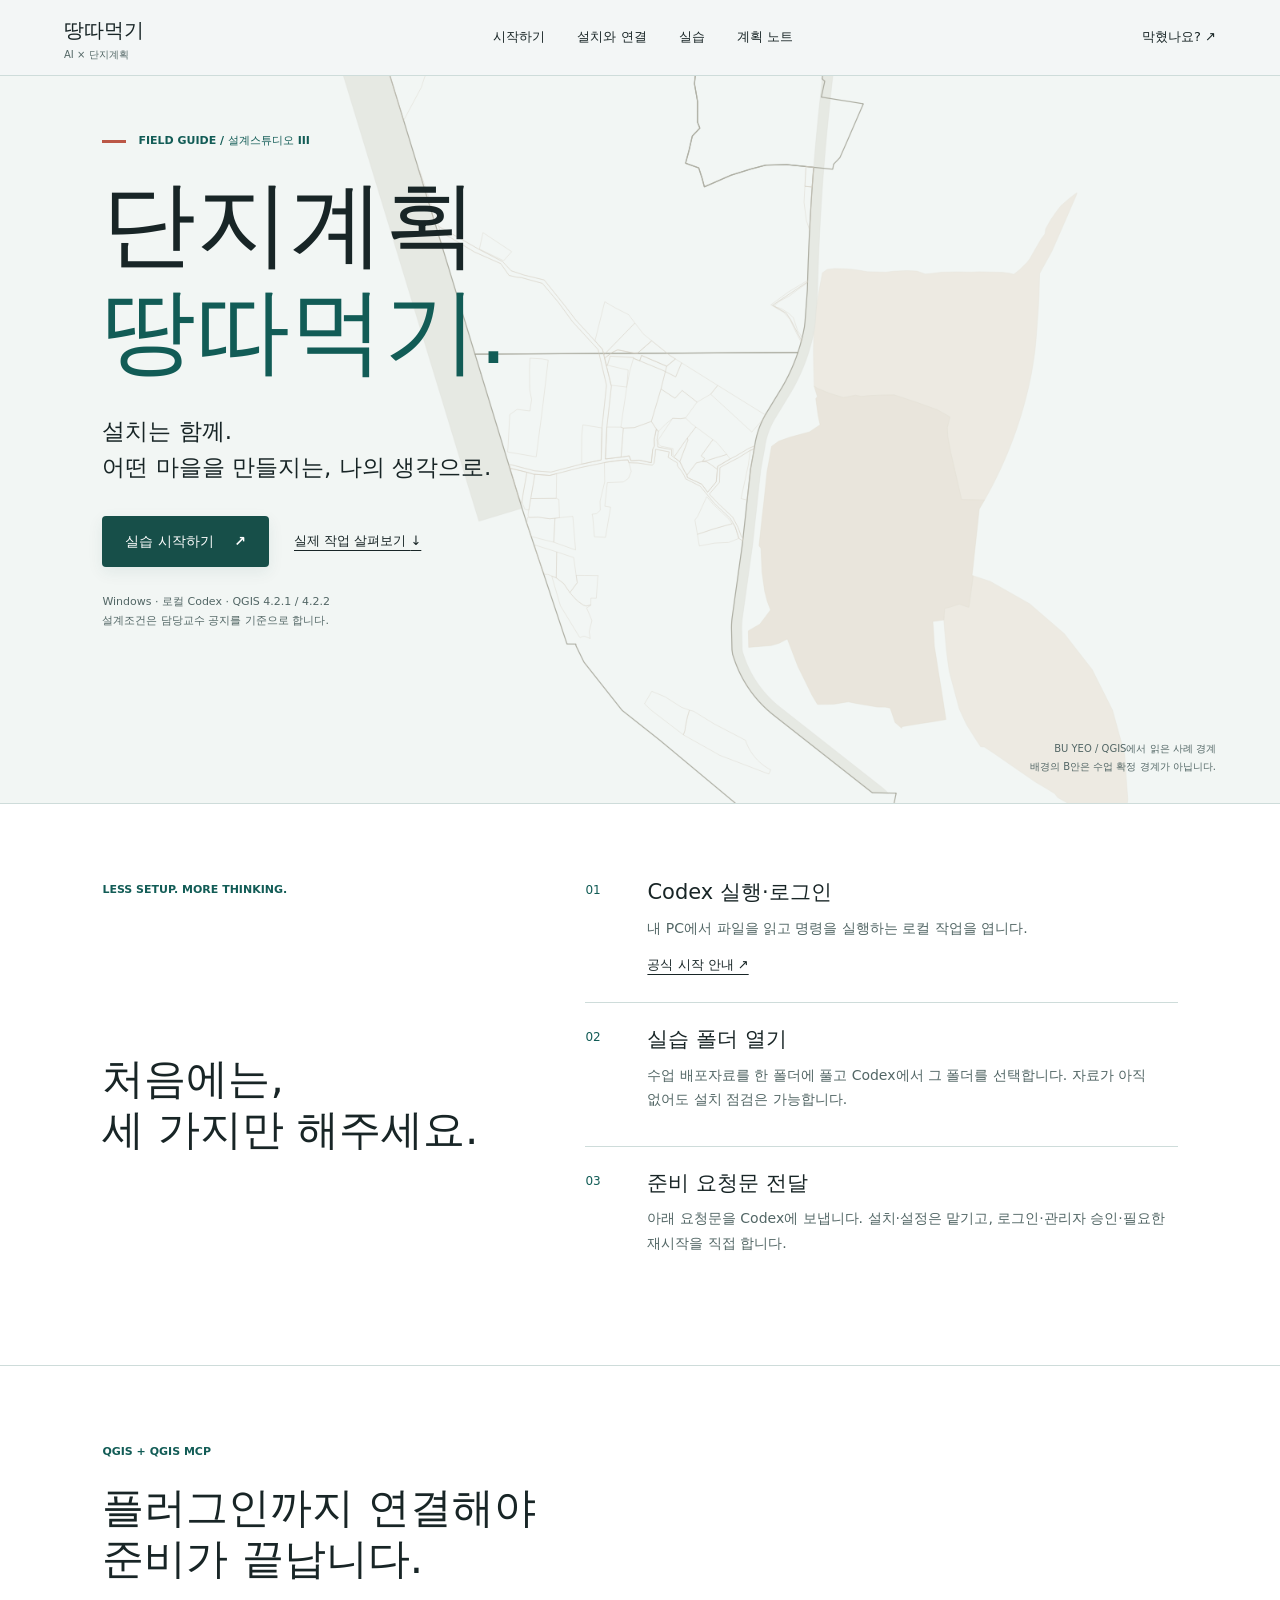
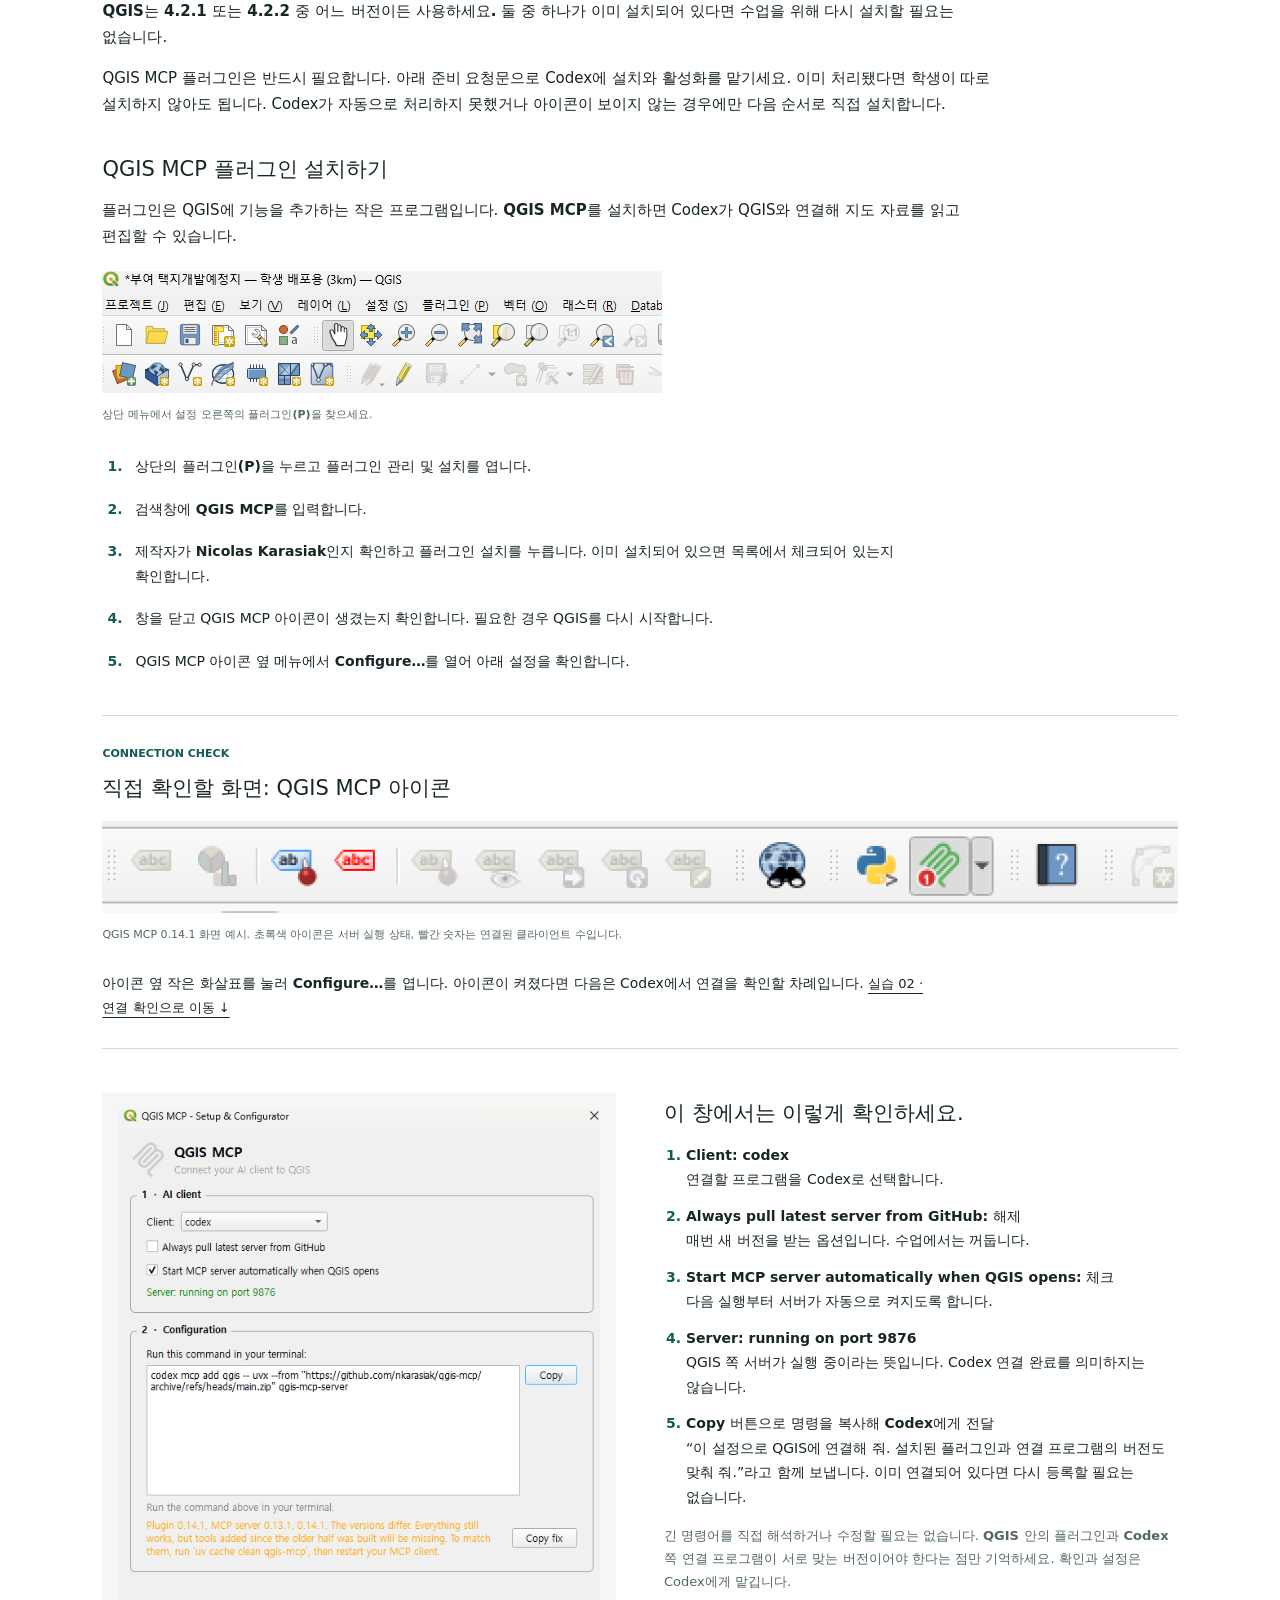
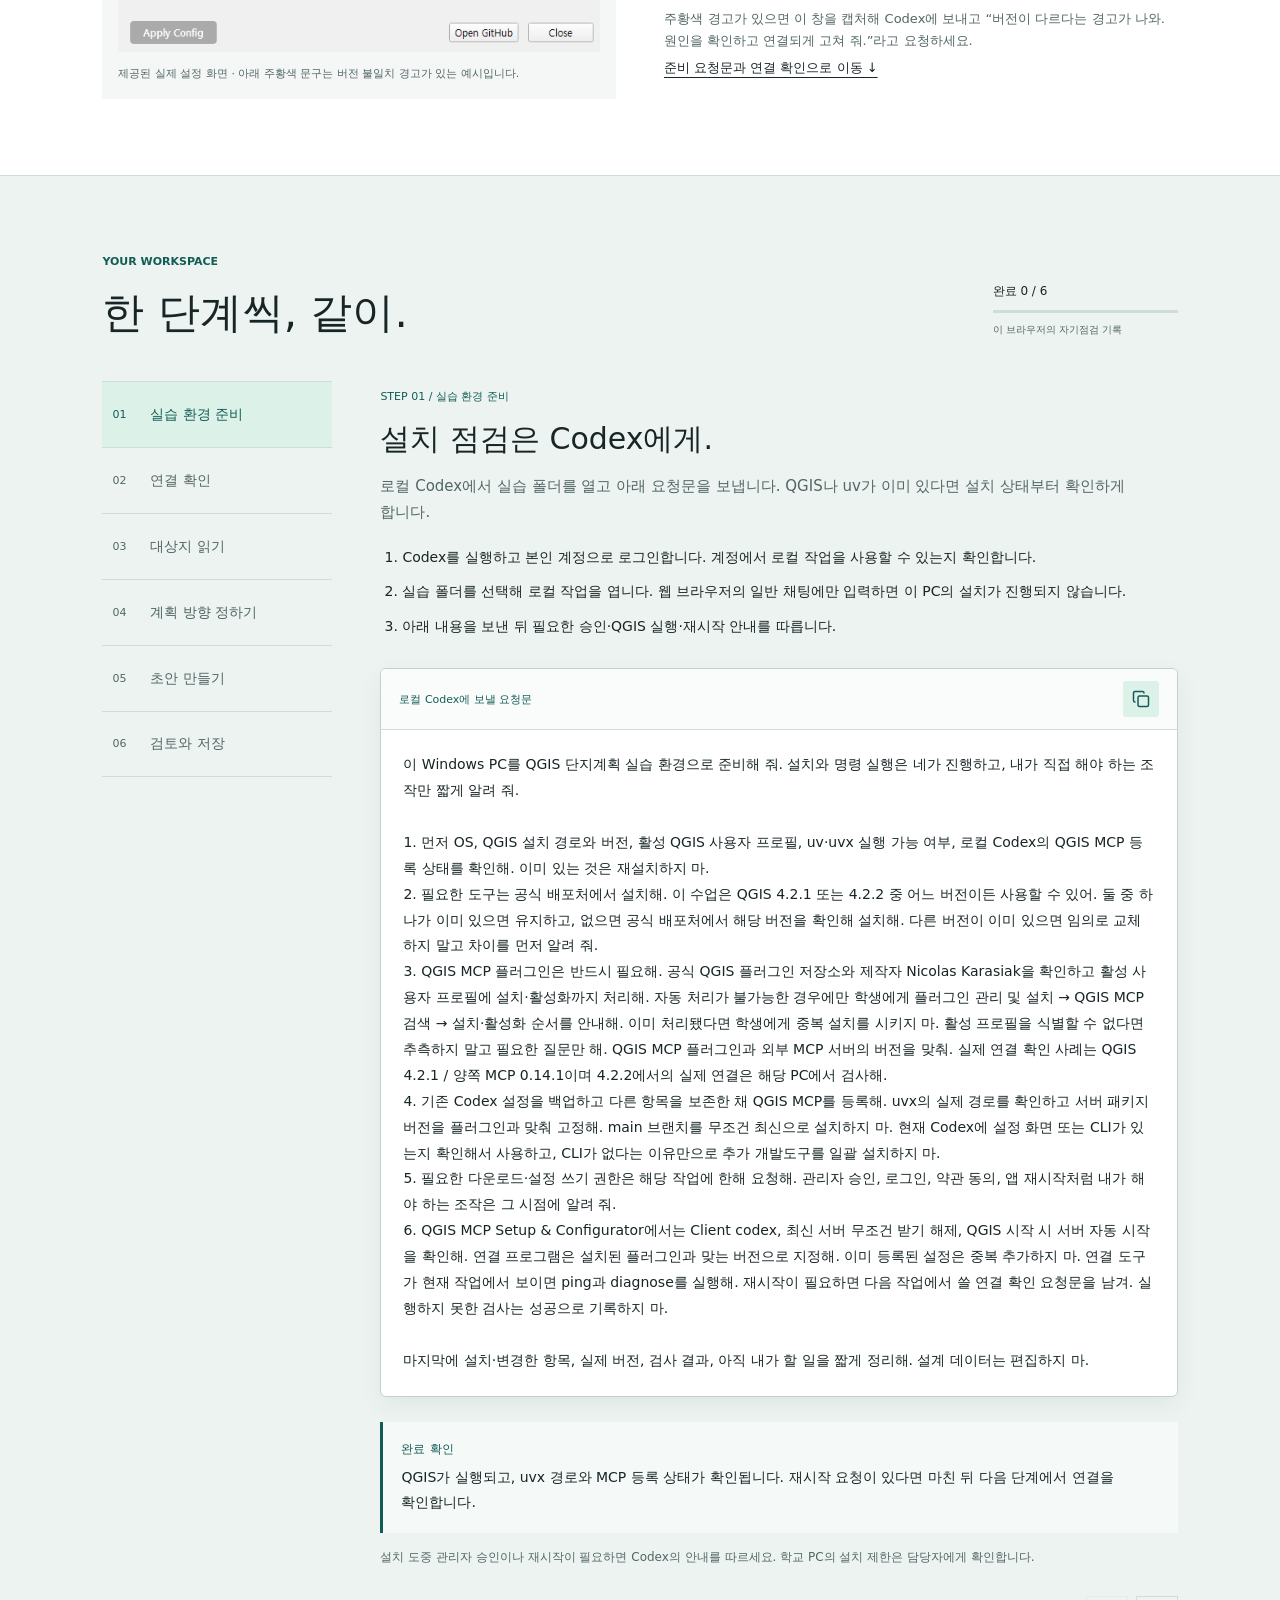
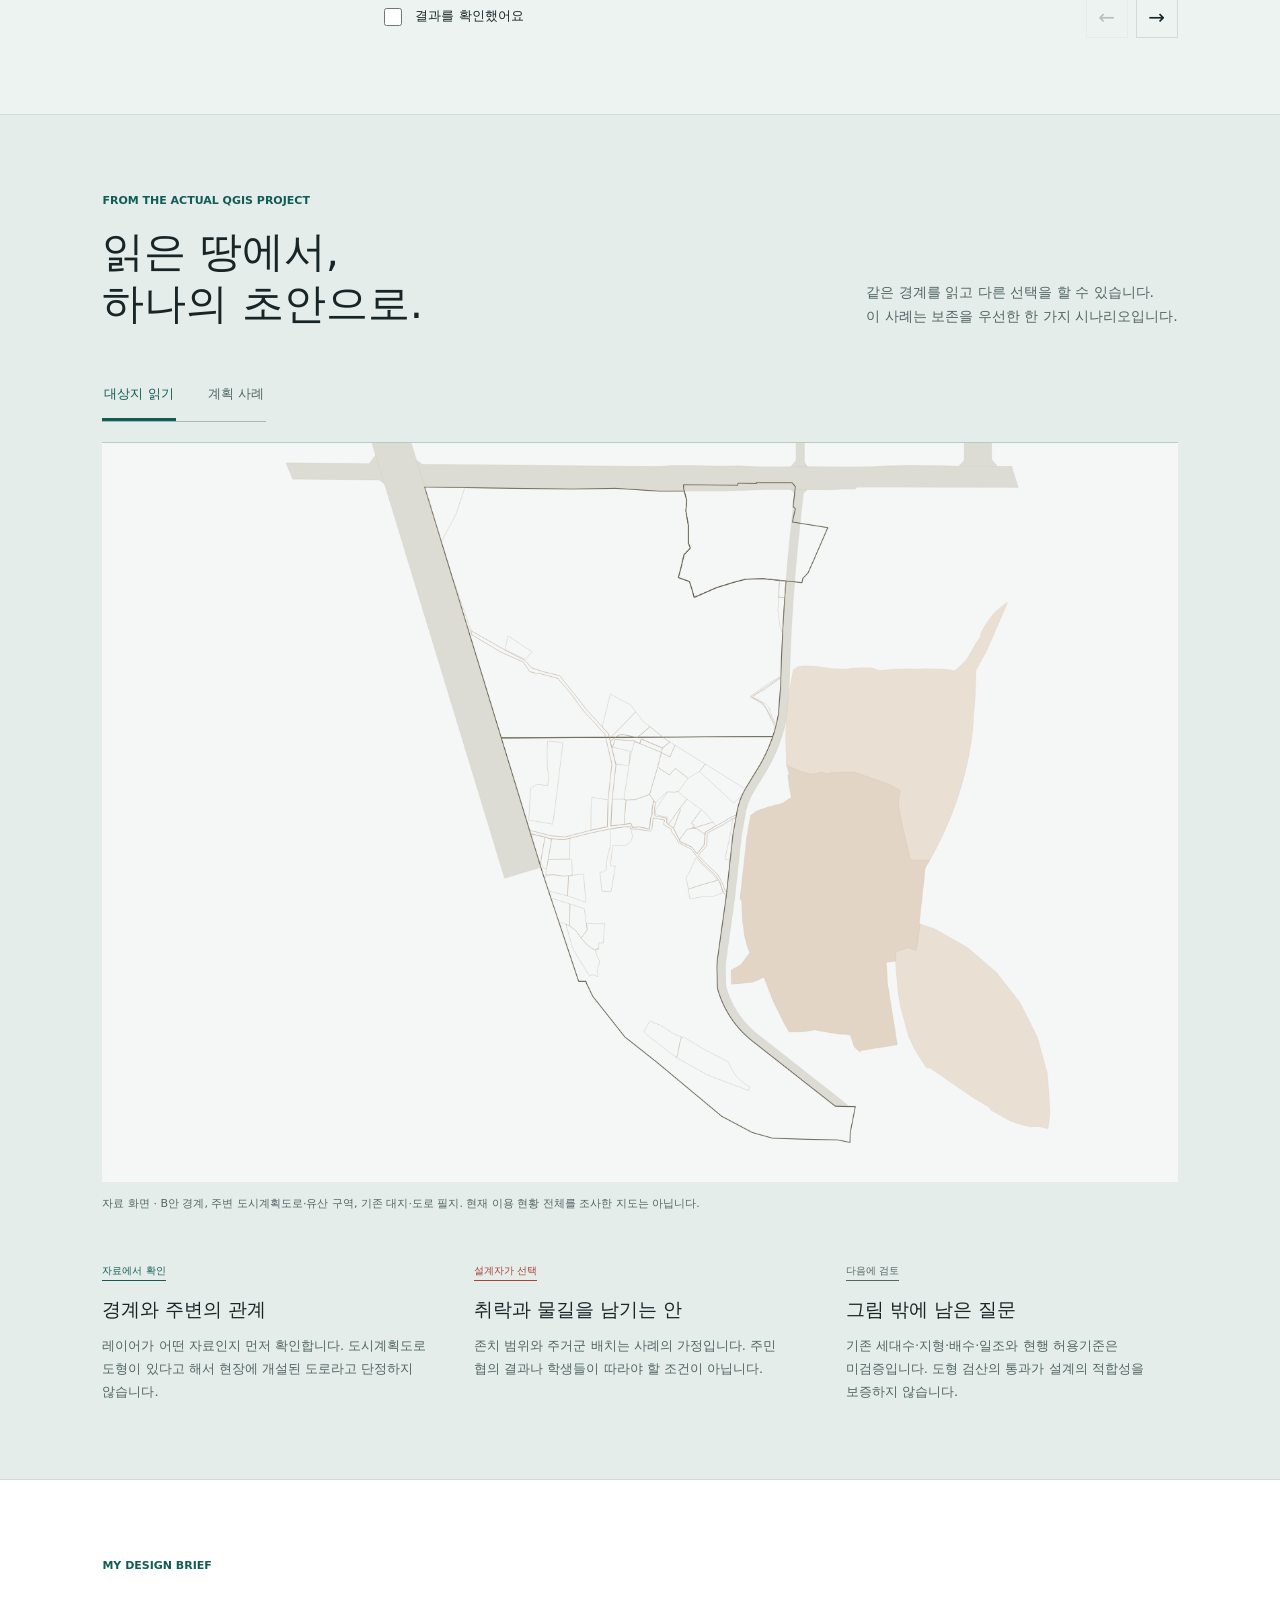
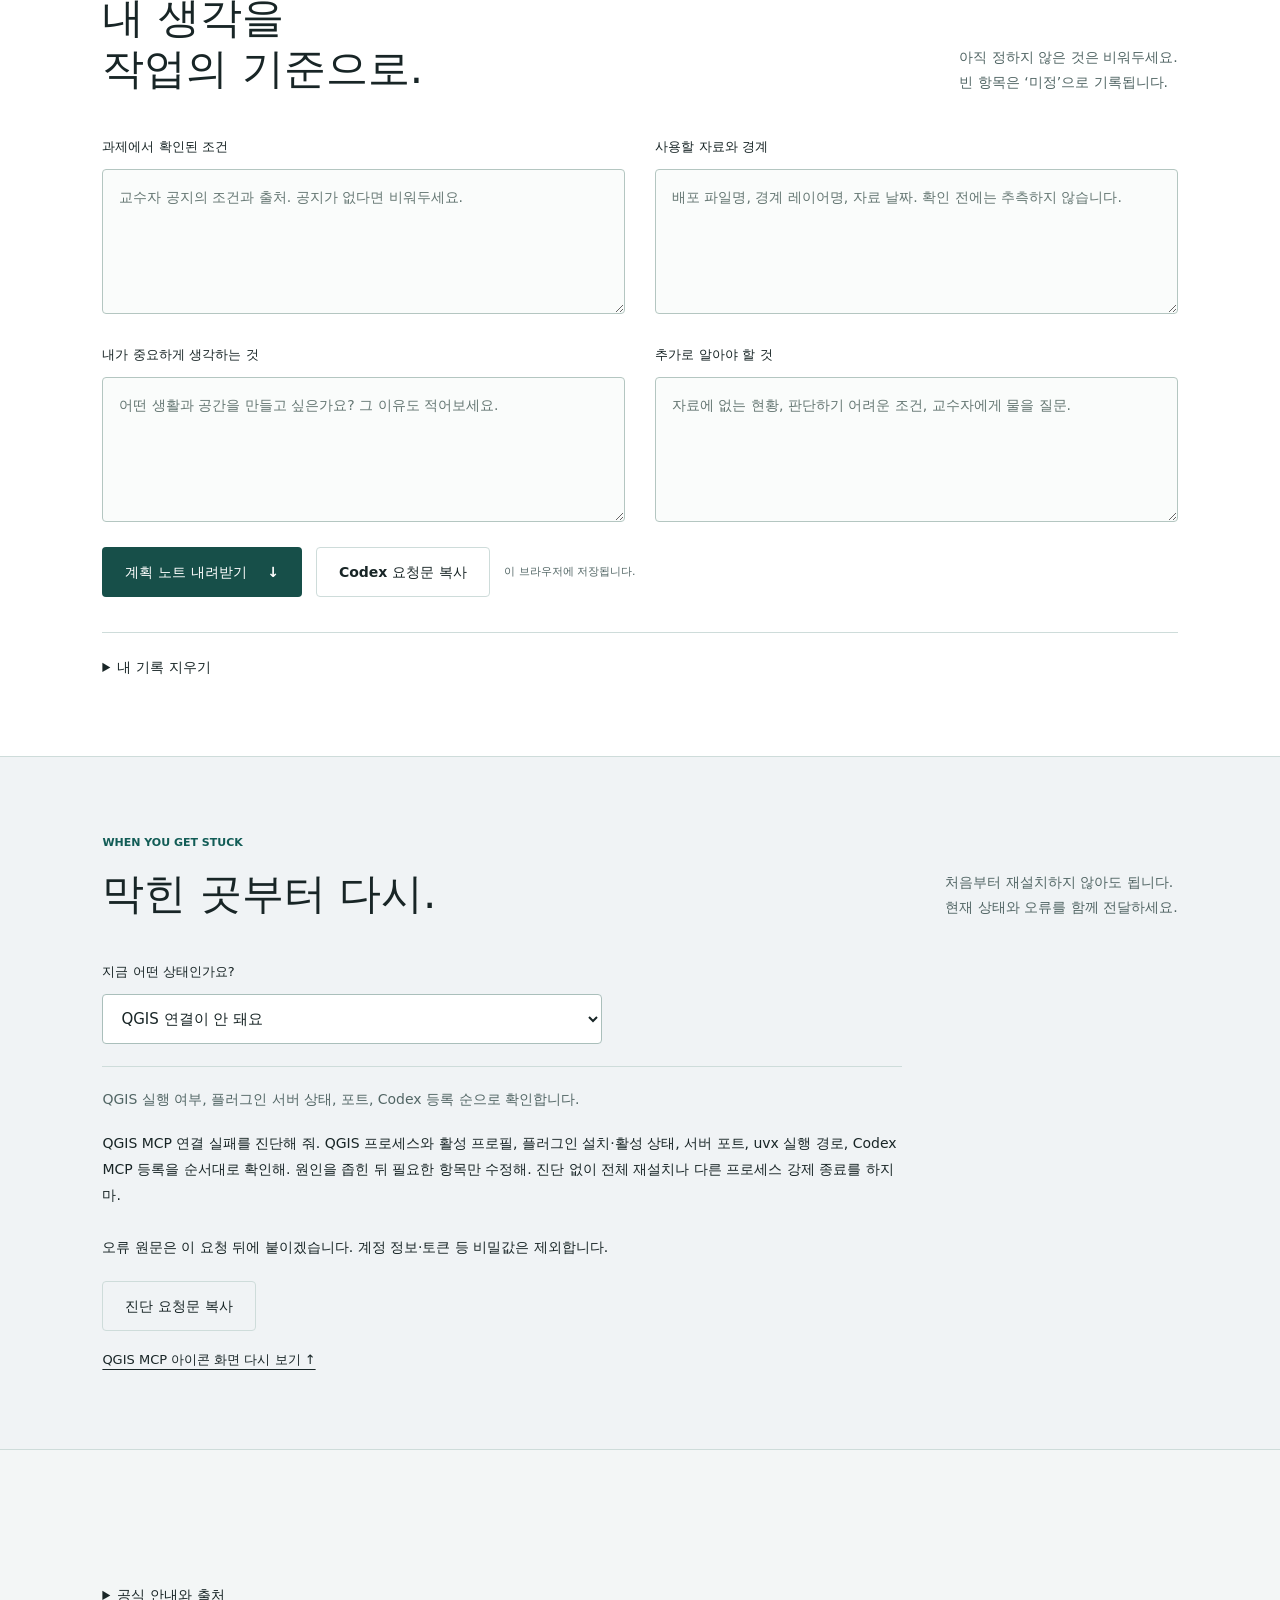
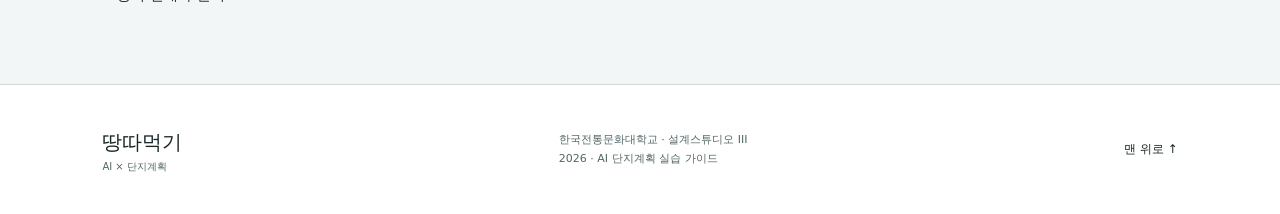
==== student/index.html @ a1707219 "Publish student Codex QGIS guide with visible setup walkthrough" ====
<!doctype html>
<html lang="ko">
<head>
  <meta charset="utf-8">
  <meta name="viewport" content="width=device-width,initial-scale=1">
  <meta name="description" content="설치는 Codex와 함께, 설계 판단은 나의 근거로. QGIS와 AI를 이용하는 단지계획 실습 가이드.">
  <title>단지계획 땅따먹기 · AI 실습실</title>
  <link rel="stylesheet" href="style.css">
  <script defer src="app.js"></script>
</head>
<body>
<a class="skip" href="#studio">실습으로 이동</a>
<header class="header">
  <a class="brand" href="#top">땅따먹기<span>AI × 단지계획</span></a>
  <nav aria-label="주요 메뉴"><a href="#start">시작하기</a><a href="#qgis-setup">설치와 연결</a><a href="#studio">실습</a><a href="#notes">계획 노트</a></nav>
  <a class="header-help" href="#help">막혔나요? <span aria-hidden="true">↗</span></a>
</header>
<main>
  <section class="hero" id="top">
    <img class="hero-map" src="assets/context.png" alt="" aria-hidden="true">
    <div class="hero-inner">
      <p class="eyebrow">FIELD GUIDE / 설계스튜디오 III</p>
      <h1>단지계획<br><span>땅따먹기.</span></h1>
      <p class="hero-copy">설치는 함께.<br>어떤 마을을 만들지는, 나의 생각으로.</p>
      <div class="hero-actions"><a class="button primary" href="#studio">실습 시작하기 <span aria-hidden="true">↗</span></a><a class="text-link" href="#case">실제 작업 살펴보기 <span aria-hidden="true">↓</span></a></div>
      <p class="hero-foot">Windows · 로컬 Codex · QGIS 4.2.1 / 4.2.2<br>설계조건은 담당교수 공지를 기준으로 합니다.</p>
    </div>
    <span class="map-credit">BU YEO / QGIS에서 읽은 사례 경계<br>배경의 B안은 수업 확정 경계가 아닙니다.</span>
  </section>
  <section class="intro band" id="start">
    <p class="eyebrow">LESS SETUP. MORE THINKING.</p>
    <h2>처음에는,<br>세 가지만 해주세요.</h2>
    <ol class="start-list">
      <li><span>01</span><div><h3>Codex 실행·로그인</h3><p>내 PC에서 파일을 읽고 명령을 실행하는 로컬 작업을 엽니다.</p><a class="text-link" href="https://developers.openai.com/codex/app/" target="_blank" rel="noopener">공식 시작 안내 ↗</a></div></li>
      <li><span>02</span><div><h3>실습 폴더 열기</h3><p>수업 배포자료를 한 폴더에 풀고 Codex에서 그 폴더를 선택합니다. 자료가 아직 없어도 설치 점검은 가능합니다.</p></div></li>
      <li><span>03</span><div><h3>준비 요청문 전달</h3><p>아래 요청문을 Codex에 보냅니다. 설치·설정은 맡기고, 로그인·관리자 승인·필요한 재시작을 직접 합니다.</p></div></li>
    </ol>
  </section>
  <section class="setup-guide band" id="qgis-setup">
    <p class="eyebrow">QGIS + QGIS MCP</p>
    <h2>플러그인까지 연결해야<br>준비가 끝납니다.</h2>
    <p><strong>QGIS는 4.2.1 또는 4.2.2 중 어느 버전이든 사용하세요.</strong> 둘 중 하나가 이미 설치되어 있다면 수업을 위해 다시 설치할 필요는 없습니다.</p>
    <p>QGIS MCP 플러그인은 반드시 필요합니다. 아래 준비 요청문으로 Codex에 설치와 활성화를 맡기세요. 이미 처리됐다면 학생이 따로 설치하지 않아도 됩니다. Codex가 자동으로 처리하지 못했거나 아이콘이 보이지 않는 경우에만 다음 순서로 직접 설치합니다.</p>
    <h3 class="plugin-heading">QGIS MCP 플러그인 설치하기</h3>
    <p>플러그인은 QGIS에 기능을 추가하는 작은 프로그램입니다. <strong>QGIS MCP</strong>를 설치하면 Codex가 QGIS와 연결해 지도 자료를 읽고 편집할 수 있습니다.</p>
    <figure class="plugin-menu"><img src="assets/qgis-plugin-menu.png" width="560" height="124" loading="lazy" alt="QGIS 상단 메뉴. 설정 오른쪽과 벡터 왼쪽에 플러그인(P) 메뉴가 있음"><figcaption>상단 메뉴에서 <strong>설정</strong> 오른쪽의 <strong>플러그인(P)</strong>을 찾으세요.</figcaption></figure>
    <ol><li>상단의 <strong>플러그인(P)</strong>을 누르고 <strong>플러그인 관리 및 설치</strong>를 엽니다.</li><li>검색창에 <strong>QGIS MCP</strong>를 입력합니다.</li><li>제작자가 <strong>Nicolas Karasiak</strong>인지 확인하고 <strong>플러그인 설치</strong>를 누릅니다. 이미 설치되어 있으면 목록에서 체크되어 있는지 확인합니다.</li><li>창을 닫고 QGIS MCP 아이콘이 생겼는지 확인합니다. 필요한 경우 QGIS를 다시 시작합니다.</li><li>QGIS MCP 아이콘 옆 메뉴에서 <strong>Configure…</strong>를 열어 아래 설정을 확인합니다.</li></ol>
    <div class="toolbar-guide" id="mcp-icon"><p class="eyebrow">CONNECTION CHECK</p><h3>직접 확인할 화면: QGIS MCP 아이콘</h3><figure><img class="toolbar" src="../img/toolbar.png" width="1120" height="96" loading="lazy" alt="QGIS 툴바 오른쪽의 초록색 MCP 아이콘과 빨간 숫자 1 배지"><figcaption>QGIS MCP 0.14.1 화면 예시. 초록색 아이콘은 서버 실행 상태, 빨간 숫자는 연결된 클라이언트 수입니다.</figcaption></figure><p>아이콘 옆 작은 화살표를 눌러 <strong>Configure…</strong>를 엽니다. 아이콘이 켜졌다면 다음은 Codex에서 연결을 확인할 차례입니다. <a class="text-link" href="#studio">실습 02 · 연결 확인으로 이동 ↓</a></p></div>
    <div class="setup-grid">
      <figure><img src="assets/codex-configurator.png" width="592" height="667" loading="lazy" alt="QGIS MCP Setup & Configurator. Client codex, 자동 서버 시작 체크, 포트 9876 실행 중. 아래에는 0.13.1과 0.14.1 혼재 경고가 표시됨"><figcaption>제공된 실제 설정 화면 · 아래 주황색 문구는 버전 불일치 경고가 있는 예시입니다.</figcaption></figure>
      <div><h3>이 창에서는 이렇게 확인하세요.</h3><ol><li><strong>Client: codex</strong><br>연결할 프로그램을 Codex로 선택합니다.</li><li><strong>Always pull latest server from GitHub: 해제</strong><br>매번 새 버전을 받는 옵션입니다. 수업에서는 꺼둡니다.</li><li><strong>Start MCP server automatically when QGIS opens: 체크</strong><br>다음 실행부터 서버가 자동으로 켜지도록 합니다.</li><li><strong>Server: running on port 9876</strong><br>QGIS 쪽 서버가 실행 중이라는 뜻입니다. Codex 연결 완료를 의미하지는 않습니다.</li><li><strong>Copy 버튼으로 명령을 복사해 Codex에게 전달</strong><br>“이 설정으로 QGIS에 연결해 줘. 설치된 플러그인과 연결 프로그램의 버전도 맞춰 줘.”라고 함께 보냅니다. 이미 연결되어 있다면 다시 등록할 필요는 없습니다.</li></ol><p>긴 명령어를 직접 해석하거나 수정할 필요는 없습니다. <strong>QGIS 안의 플러그인과 Codex 쪽 연결 프로그램이 서로 맞는 버전이어야 한다</strong>는 점만 기억하세요. 확인과 설정은 Codex에게 맡깁니다.</p><p><strong>주황색 경고가 있으면</strong> 이 창을 캡처해 Codex에 보내고 “버전이 다르다는 경고가 나와. 원인을 확인하고 연결되게 고쳐 줘.”라고 요청하세요.</p><a class="text-link" href="#studio">준비 요청문과 연결 확인으로 이동 ↓</a></div>
    </div>
  </section>
  <section class="studio band" id="studio">
    <div class="section-heading"><div><p class="eyebrow">YOUR WORKSPACE</p><h2>한 단계씩, 같이.</h2></div><div class="progress-wrap"><span id="progress-label">완료 0 / 6</span><progress id="progress" max="6" value="0" aria-label="실습 진행도"></progress><small>이 브라우저의 자기점검 기록</small></div></div>
    <div class="studio-grid">
      <nav class="steps" aria-label="실습 단계" id="steps"></nav>
      <article id="lesson" aria-live="polite"></article>
    </div>
  </section>
  <section class="case band" id="case">
    <div class="section-heading"><div><p class="eyebrow">FROM THE ACTUAL QGIS PROJECT</p><h2>읽은 땅에서,<br>하나의 초안으로.</h2></div><p class="aside-copy">같은 경계를 읽고 다른 선택을 할 수 있습니다.<br>이 사례는 보존을 우선한 한 가지 시나리오입니다.</p></div>
    <div class="case-controls" role="group" aria-label="사례 지도"><button data-map="context" aria-pressed="true">대상지 읽기</button><button data-map="plan" aria-pressed="false">계획 사례</button></div>
    <figure class="map-figure"><a id="map-link" href="assets/context.png" target="_blank" rel="noopener" aria-label="현재 지도 원본 크게 보기"><img id="case-map" src="assets/context.png" width="1600" height="1100" loading="lazy" alt="B안 경계, 주변 도시계획도로와 유산 구역, 기존 대지·도로 필지"></a><figcaption id="map-caption">자료 화면 · B안 경계, 주변 도시계획도로·유산 구역, 기존 대지·도로 필지. 현재 이용 현황 전체를 조사한 지도는 아닙니다.</figcaption></figure>
    <div class="case-notes"><div><span class="tag">자료에서 확인</span><h3>경계와 주변의 관계</h3><p>레이어가 어떤 자료인지 먼저 확인합니다. 도시계획도로 도형이 있다고 해서 현장에 개설된 도로라고 단정하지 않습니다.</p></div><div><span class="tag coral">설계자가 선택</span><h3>취락과 물길을 남기는 안</h3><p>존치 범위와 주거군 배치는 사례의 가정입니다. 주민 협의 결과나 학생들이 따라야 할 조건이 아닙니다.</p></div><div><span class="tag neutral">다음에 검토</span><h3>그림 밖에 남은 질문</h3><p>기존 세대수·지형·배수·일조와 현행 허용기준은 미검증입니다. 도형 검산의 통과가 설계의 적합성을 보증하지 않습니다.</p></div></div>
  </section>
  <section class="notes band" id="notes">
    <div class="section-heading"><div><p class="eyebrow">MY DESIGN BRIEF</p><h2>내 생각을<br>작업의 기준으로.</h2></div><p class="aside-copy">아직 정하지 않은 것은 비워두세요.<br>빈 항목은 ‘미정’으로 기록됩니다.</p></div>
    <form id="brief-form"><div class="form-grid">
      <label>과제에서 확인된 조건<textarea id="conditions" placeholder="교수자 공지의 조건과 출처. 공지가 없다면 비워두세요."></textarea></label>
      <label>사용할 자료와 경계<textarea id="boundary" placeholder="배포 파일명, 경계 레이어명, 자료 날짜. 확인 전에는 추측하지 않습니다."></textarea></label>
      <label>내가 중요하게 생각하는 것<textarea id="intent" placeholder="어떤 생활과 공간을 만들고 싶은가요? 그 이유도 적어보세요."></textarea></label>
      <label>추가로 알아야 할 것<textarea id="unknowns" placeholder="자료에 없는 현황, 판단하기 어려운 조건, 교수자에게 물을 질문."></textarea></label>
    </div><div class="form-actions"><button type="button" class="button primary" id="download-notes">계획 노트 내려받기 <span aria-hidden="true">↓</span></button><button type="button" class="button secondary" id="copy-brief">Codex 요청문 복사</button><span id="save-state" role="status">이 브라우저에 저장됩니다.</span></div></form>
    <details><summary>내 기록 지우기</summary><p>이 페이지에서 체크한 진행도와 계획 노트만 지웁니다.</p><button type="button" class="button secondary" id="reset">기록 초기화</button></details>
  </section>
  <section class="help band" id="help">
    <div class="section-heading"><div><p class="eyebrow">WHEN YOU GET STUCK</p><h2>막힌 곳부터 다시.</h2></div><p class="aside-copy">처음부터 재설치하지 않아도 됩니다.<br>현재 상태와 오류를 함께 전달하세요.</p></div>
    <label class="issue-label" for="issue">지금 어떤 상태인가요?</label><select id="issue"><option value="connection">QGIS 연결이 안 돼요</option><option value="version">버전이 다르다고 해요</option><option value="tool">Codex에 QGIS 도구가 없어요</option><option value="data">지도나 레이어가 안 보여요</option><option value="permission">권한 때문에 멈췄어요</option><option value="design">AI가 조건을 임의로 정했어요</option></select>
    <div class="trouble-result"><p id="issue-advice"></p><pre id="issue-prompt"></pre><button class="button secondary" id="copy-issue">진단 요청문 복사</button></div>
    <p><a class="text-link" href="#mcp-icon">QGIS MCP 아이콘 화면 다시 보기 ↑</a></p>
  </section>
  <section class="sources band">
    <details><summary>공식 안내와 출처</summary>
      <p class="source-links"><a href="https://developers.openai.com/codex/mcp" target="_blank" rel="noopener">OpenAI · MCP 연결 ↗</a><a href="https://github.com/nkarasiak/qgis-mcp" target="_blank" rel="noopener">QGIS MCP · 공식 저장소 ↗</a><a href="https://docs.astral.sh/uv/getting-started/installation/" target="_blank" rel="noopener">uv · 공식 설치 안내 ↗</a><a href="https://qgis.org/download/" target="_blank" rel="noopener">QGIS · 공식 다운로드 ↗</a><a href="https://v0.app/templates/shaders-landing-page-R3n0gnvYFbO" target="_blank" rel="noopener">디자인 참고 · Shaders Landing Page ↗</a></p>
    </details>
  </section>
</main>
<footer><a class="brand" href="#top">땅따먹기<span>AI × 단지계획</span></a><p>한국전통문화대학교 · 설계스튜디오 III<br>2026 · AI 단지계획 실습 가이드</p><a href="#top">맨 위로 ↑</a></footer>
<div id="toast" role="status" aria-live="polite"></div>
<dialog id="copy-dialog"><h2>요청문</h2><p>자동 복사가 지원되지 않는 환경입니다. 아래 내용을 선택해 복사하세요.</p><textarea id="copy-fallback" readonly aria-label="복사할 요청문"></textarea><button class="button primary" id="close-dialog">닫기</button></dialog>
<noscript><p class="noscript">실습 단계와 요청문은 JavaScript가 필요합니다. 브라우저 설정에서 허용해 주세요.</p></noscript>
</body>
</html>
---- student/style.css ----
:root{--ink:#182526;--muted:#526665;--paper:#f5f7f7;--line:#d4dfdd;--teal:#0c655c;--coral:#a74237;--mint:#dcf2e8;--white:#fff;font-family:"Malgun Gothic","Apple SD Gothic Neo",system-ui,sans-serif;color:var(--ink);background:var(--paper);font-synthesis:none;letter-spacing:0}
*{box-sizing:border-box}html{scroll-behavior:smooth;scroll-padding-top:90px}body{margin:0;font-size:16px;line-height:1.75;word-break:keep-all;overflow-wrap:anywhere}a{color:inherit;text-decoration:none}button,input,textarea,select{font:inherit}button,a,summary{touch-action:manipulation}button{cursor:pointer}button:disabled{cursor:default}a:hover{color:var(--teal)}button:focus-visible,a:focus-visible,summary:focus-visible,textarea:focus-visible,select:focus-visible{outline:3px solid #c35447;outline-offset:5px}h1,h2,h3,p,figure{margin:0}h1,h2,h3{line-height:1.22;font-weight:500;letter-spacing:0}img{max-width:100%;display:block}h2{font-size:42px}h3{font-size:21px}p{margin-top:14px}.eyebrow{font-size:11px;font-weight:700;color:var(--teal);margin:0 0 20px;letter-spacing:0}.header{height:82px;padding:0 5%;display:flex;align-items:center;justify-content:space-between;gap:24px;border-bottom:1px solid var(--line);background:#f5f7f7f5;position:sticky;top:0;z-index:20}.brand{font-size:20px;font-weight:800;white-space:nowrap}.brand span{display:block;font-size:10px;font-weight:500;color:var(--muted);line-height:1.4}.header nav{display:flex;gap:32px;font-size:13px}.header-help{font-size:13px}.hero{position:relative;min-height:600px;height:calc(90svh - 82px);max-height:900px;overflow:hidden;border-bottom:1px solid var(--line)}.hero-map{position:absolute;width:100%;height:100%;object-fit:cover;object-position:65% 48%;opacity:.34;pointer-events:none}.hero-inner{position:relative;padding:55px 8% 40px;max-width:960px}.hero h1{font-size:94px;font-weight:400;line-height:1.14}.hero h1 span{color:var(--teal)}.hero-copy{font-size:23px;line-height:1.6;margin-top:28px}.hero-actions{display:flex;align-items:center;gap:25px;margin-top:30px}.button{display:inline-flex;align-items:center;justify-content:center;gap:20px;padding:13px 22px;border:1px solid transparent;border-radius:4px;font-size:14px;line-height:1.6;min-height:48px;text-align:center}.primary{background:var(--ink);color:white}.primary:hover{background:var(--teal);color:white}.secondary{background:transparent;border-color:var(--line);color:var(--ink)}.secondary:hover{background:var(--mint);border-color:var(--teal)}.text-link{font-size:13px;text-decoration:underline;text-underline-offset:5px}.hero-foot{font-size:11px;color:var(--muted);margin-top:25px}.map-credit{position:absolute;right:5%;bottom:28px;text-align:right;font-size:10px;color:var(--muted)}.band{padding:80px 8%;border-bottom:1px solid var(--line)}.intro{display:grid;grid-template-columns:1fr 1.4fr;gap:0 60px;background:white}.intro>.eyebrow{grid-column:1}.intro h2{grid-column:1}.start-list{grid-column:2;grid-row:1/3;list-style:none;margin:0;padding:0}.start-list li{display:grid;grid-template-columns:44px 1fr;gap:18px;padding:24px 0;border-top:1px solid var(--line)}.start-list li:first-child{padding-top:0;border:0}.start-list li>span{color:var(--teal);font-size:12px}.start-list p{font-size:14px;color:var(--muted);margin:10px 0}.section-heading{display:flex;justify-content:space-between;align-items:flex-end;gap:32px;margin-bottom:42px}.aside-copy{font-size:14px;color:var(--muted);max-width:360px}.progress-wrap{display:flex;flex-direction:column;gap:8px;width:185px;font-size:12px}.progress-wrap small{color:var(--muted);font-size:10px}progress{appearance:none;width:100%;height:3px;border:0}progress::-webkit-progress-bar{background:var(--line)}progress::-webkit-progress-value{background:var(--teal)}.studio-grid{display:grid;grid-template-columns:230px minmax(0,1fr);gap:48px}.steps{display:flex;flex-direction:column;gap:0}.step{background:none;border:0;border-top:1px solid var(--line);padding:18px 10px;text-align:left;display:grid;grid-template-columns:28px 1fr 18px;align-items:center;gap:10px;color:var(--muted);font-size:14px;min-height:66px}.step:last-child{border-bottom:1px solid var(--line)}.step[aria-current="step"]{background:var(--mint);color:var(--teal)}.step-number{font-size:11px}.step-check{font-size:14px}.lesson-kicker{font-size:11px;color:var(--teal)}#lesson h3{font-size:30px;margin:12px 0 16px}#lesson .lead{color:var(--muted);font-size:15px}.actions-list{padding-left:22px;font-size:14px}.actions-list li{padding:5px 0}.prompt-box{margin:25px 0;border:1px solid #aabfbb;border-radius:6px;background:white;overflow:hidden}.prompt-head{display:flex;align-items:center;justify-content:space-between;padding:12px 18px;border-bottom:1px solid var(--line);font-size:11px;color:var(--teal)}.copy-icon{width:36px;height:36px;border:0;border-radius:3px;background:var(--mint);color:var(--teal);display:grid;place-items:center}.copy-icon svg{width:18px;height:18px}.prompt-box pre,.trouble-result pre{white-space:pre-wrap;overflow-wrap:anywhere;font-family:inherit;font-size:14px;line-height:1.85;margin:0;padding:22px;word-break:normal}.success{font-size:14px;border-left:3px solid var(--teal);padding:4px 0 4px 18px}.success strong{font-size:12px;color:var(--teal)}.success p{margin:5px 0}.lesson-note{font-size:12px;color:var(--muted)}.lesson-bottom{margin-top:28px;display:flex;align-items:center;justify-content:space-between;gap:16px}.done{font-size:13px;display:flex;align-items:flex-start;gap:10px}.done input{accent-color:var(--teal);width:18px;height:18px;flex:0 0 auto}.lesson-nav{display:flex;gap:8px}.lesson-nav button{width:42px;height:42px;border:1px solid var(--line);background:transparent;color:var(--ink);font-size:20px}.lesson-nav button:disabled{opacity:.25}.case{background:#e5eee9}.case-controls{display:inline-flex;border-bottom:1px solid #a5bab3;margin-bottom:20px;gap:25px}.case-controls button{background:none;border:0;border-bottom:3px solid transparent;padding:12px 2px;font-size:13px;color:var(--muted)}.case-controls button[aria-pressed="true"]{border-color:var(--teal);color:var(--teal)}.map-figure{margin:0}.map-figure img{width:100%;height:auto;aspect-ratio:16/11;object-fit:contain;background:var(--paper)}figcaption{font-size:11px;color:var(--muted);padding:12px 0}.case-notes{display:grid;grid-template-columns:repeat(3,minmax(0,1fr));gap:40px;margin-top:30px}.case-notes h3{font-size:19px;margin-top:15px}.case-notes p{font-size:13px;color:var(--muted)}.tag{font-size:10px;color:var(--teal);border-bottom:1px solid var(--teal);padding-bottom:4px}.tag.coral{color:var(--coral);border-color:var(--coral)}.tag.neutral{color:var(--muted);border-color:var(--muted)}.notes{background:white}.form-grid{display:grid;grid-template-columns:1fr 1fr;gap:30px}.form-grid label{display:block;font-size:13px;font-weight:600}.form-grid textarea{margin-top:10px;display:block;width:100%;min-height:145px;resize:vertical;padding:16px;border:1px solid #b4c6c1;border-radius:4px;background:#f7faf9;font-size:14px;line-height:1.7;color:var(--ink)}textarea::placeholder{color:#657773;font-weight:400}.form-actions{display:flex;flex-wrap:wrap;align-items:center;gap:14px;margin-top:25px}#save-state{font-size:11px;color:var(--muted)}details{border-top:1px solid var(--line);margin-top:35px;padding-top:22px;font-size:13px}summary{cursor:pointer;font-size:14px;font-weight:600}details p{margin:16px 0}details li{margin-bottom:10px}.issue-label{display:block;font-size:13px;margin-bottom:10px}select{width:100%;max-width:500px;padding:14px;border:1px solid #aabfbb;border-radius:4px;background:white;color:var(--ink);font-size:15px}.trouble-result{margin-top:22px;max-width:800px}.trouble-result>p{font-size:14px;color:var(--muted)}.trouble-result pre{padding:20px 0}.toolbar{margin-top:25px;width:100%;max-width:1120px;image-rendering:auto}.sources{padding-top:20px;padding-bottom:40px}.source-links{display:flex;flex-wrap:wrap;gap:15px}.source-links a{text-decoration:underline}.sources details{border:0}footer{padding:40px 8%;display:flex;align-items:center;justify-content:space-between;gap:25px;font-size:12px}footer p{font-size:11px;color:var(--muted);margin:0}#toast{position:fixed;bottom:25px;left:50%;transform:translateX(-50%);background:var(--ink);color:white;padding:12px 25px;border-radius:4px;font-size:13px;z-index:50;display:none;max-width:90%}#toast.visible{display:block}.skip{position:fixed;left:10px;top:-80px;background:white;padding:12px;z-index:100}.skip:focus{top:10px}dialog{border:1px solid var(--line);border-radius:6px;max-width:700px;width:90%;padding:25px;color:var(--ink)}dialog::backdrop{background:#18252680}dialog h2{font-size:23px}dialog textarea{width:100%;height:280px;margin:20px 0;padding:12px;font-size:14px}.noscript{padding:30px;background:white}
@media(min-width:951px) and (max-height:800px){.hero{height:calc(82svh - 82px);min-height:530px}.hero-inner{padding-top:35px}.hero h1{font-size:82px}.hero-copy{margin-top:20px}.hero-actions{margin-top:22px}.hero-foot{margin-top:18px}}
@media(min-width:1600px){.hero-inner{padding-top:85px}.hero h1{font-size:112px}.band{padding-inline:max(8%,calc((100% - 1400px)/2))}}
@media(max-width:950px){.hero h1{font-size:76px}.hero-inner{padding-top:45px}.hero{min-height:600px}.intro{gap:30px}.studio-grid{grid-template-columns:180px minmax(0,1fr);gap:25px}.band{padding:60px 6%}.map-credit{display:none}.case-notes{gap:22px}}
@media(max-width:650px){html{scroll-padding-top:80px}.header{height:70px;padding:0 6%;gap:12px}.brand{font-size:17px}.header nav{gap:14px;font-size:11px}.header nav a:last-child{display:none}.header-help{font-size:11px;white-space:nowrap}.hero{min-height:570px;height:auto}.hero-inner{padding:40px 6% 35px}.hero h1{font-size:62px}.hero-copy{font-size:20px}.hero-actions{gap:18px;flex-wrap:wrap}.hero-map{object-position:61% center}.hero-foot{margin-top:30px}.band{padding:50px 6%}h2{font-size:32px}.intro{display:block}.start-list{margin-top:35px}.start-list li{padding:22px 0}.section-heading{align-items:flex-start;flex-direction:column;gap:20px;margin-bottom:30px}.progress-wrap{width:100%;max-width:260px}.studio-grid{display:block}.steps{display:grid;grid-template-columns:repeat(2,minmax(0,1fr));margin-bottom:30px;gap:4px}.step{font-size:12px;padding:12px 8px;min-height:52px;grid-template-columns:22px 1fr 14px;gap:5px}.step:last-child{border-bottom:0}#lesson h3{font-size:25px}.prompt-box pre{padding:18px;font-size:13px}.lesson-bottom{align-items:flex-start;gap:15px}.case-notes{grid-template-columns:1fr;gap:28px}.case-notes>div{padding-top:20px;border-top:1px solid #b7ccc1}.form-grid{grid-template-columns:1fr;gap:24px}.form-actions{align-items:stretch}.form-actions .button{width:100%}footer{align-items:flex-start;flex-wrap:wrap;padding:30px 6%}footer p{width:60%}.aside-copy{font-size:13px}.map-figure img{min-height:0}.trouble-result pre{font-size:13px}}
@media(prefers-reduced-motion:reduce){html{scroll-behavior:auto}*{animation:none!important;transition:none!important}}
.setup-guide{background:white}.setup-guide>p:not(.eyebrow){max-width:900px;font-size:15px}.setup-guide li{margin:12px 0;font-size:14px}.setup-grid{display:grid;grid-template-columns:minmax(0,1fr) minmax(0,1fr);gap:40px;align-items:start;margin-top:35px}.setup-grid img{width:100%;height:auto;max-width:592px}.setup-grid p{font-size:13px;color:var(--muted)}.setup-grid code{overflow-wrap:anywhere}.setup-grid ol{padding-left:22px}@media(max-width:750px){.setup-grid{grid-template-columns:1fr;gap:25px}}
.plugin-heading{margin-top:40px}.plugin-menu{margin-top:22px}.plugin-menu img{width:560px;max-width:100%;height:auto}
/* Shared rhythm keeps the long-form guide easy to scan. */
:root{--paper:#f3f6f6;--line:#cedcda;--teal:#125c56}
.header{height:76px;background:#f3f6f6f2;backdrop-filter:blur(16px)}
.header nav a{padding:9px 0;border-bottom:1px solid transparent}.header nav a:hover{border-color:var(--teal)}
.hero{background:#eff5f2}.hero-map{opacity:.49}.hero h1{font-weight:500}.hero-copy{font-weight:400}.hero .eyebrow::before{content:"";display:inline-block;width:24px;height:3px;background:#bb5746;vertical-align:middle;margin-right:12px}
.button{font-weight:600;transition:background .18s,color .18s}.primary{background:#174f49}.hero .primary{box-shadow:0 5px 16px #174f4914}
.band{padding-top:76px;padding-bottom:76px}.section-heading .eyebrow{margin-bottom:16px}.setup-guide>h2{max-width:720px}.setup-guide>ol{max-width:850px;padding-left:25px}.setup-guide>ol li{padding-left:8px;margin:18px 0}.setup-guide>ol li::marker,.setup-grid li::marker{color:var(--teal);font-weight:700}
.toolbar-guide{margin:42px 0;padding:28px 0;border-top:1px solid var(--line);border-bottom:1px solid var(--line)}.toolbar-guide .eyebrow{margin-bottom:12px}.toolbar-guide>p:last-child{font-size:14px;max-width:850px}.toolbar-guide .toolbar{margin-top:20px;max-width:100%;height:auto}.setup-grid{gap:48px;margin-top:44px}.setup-grid>figure{background:#f5f7f7;padding:16px}.setup-grid>figure img{margin:auto}.setup-grid figcaption{padding-bottom:0}.setup-grid>div{padding-top:8px}
.studio{background:#edf3f1}.steps{align-self:start;position:sticky;top:106px}.prompt-box{box-shadow:0 8px 24px #173f3510;border-color:#c1d2cd}.prompt-head{background:#fafcfb}.success{background:#ffffff70;padding:14px 18px}.case{background:#e4ede9}.case-controls{gap:30px}.map-figure{border-top:1px solid #b8ccc4}.form-grid textarea{background:#fafcfb}.help{background:#f0f3f5}.trouble-result{border-top:1px solid var(--line);padding-top:6px}.source-links a{font-size:12px}footer{background:white}
@media(min-width:1600px) and (max-height:800px){.hero-inner{padding-top:32px}.hero h1{font-size:82px}}
@media(max-width:950px){.header nav{gap:19px}.band{padding-top:56px;padding-bottom:56px}.setup-grid{gap:28px}}
@media(max-width:650px){.header{height:auto;min-height:88px;display:grid;grid-template-columns:1fr auto;padding-top:12px;padding-bottom:9px;gap:7px 16px}.header nav{grid-column:1/3;grid-row:2;justify-content:space-between;gap:14px;font-size:12px}.header nav a:last-child{display:block}.header nav a{padding:4px 0}.header-help{grid-column:2;grid-row:1}.hero-inner{padding-left:6%}.hero h1{font-size:58px}.hero-copy{font-size:19px}.hero-foot{font-size:10px}.band{padding-top:48px;padding-bottom:48px}.steps{position:static}.setup-grid>figure{padding:8px}.toolbar-guide{margin:30px 0;padding:24px 0}.toolbar-guide h3{font-size:20px}.hero-actions{gap:16px}.hero .text-link{font-size:12px}html{scroll-padding-top:115px}}
@media print{.header,.hero,.intro,.steps,.lesson-nav,.copy-icon,.form-actions,.help,.sources,footer,#toast,.hero-actions{display:none}.band{padding:25px 0;break-inside:avoid}.studio-grid{display:block}.case-controls{display:none}.form-grid textarea{min-height:160px}.map-figure img{max-height:500px;width:auto}.section-heading h2{font-size:25px}}
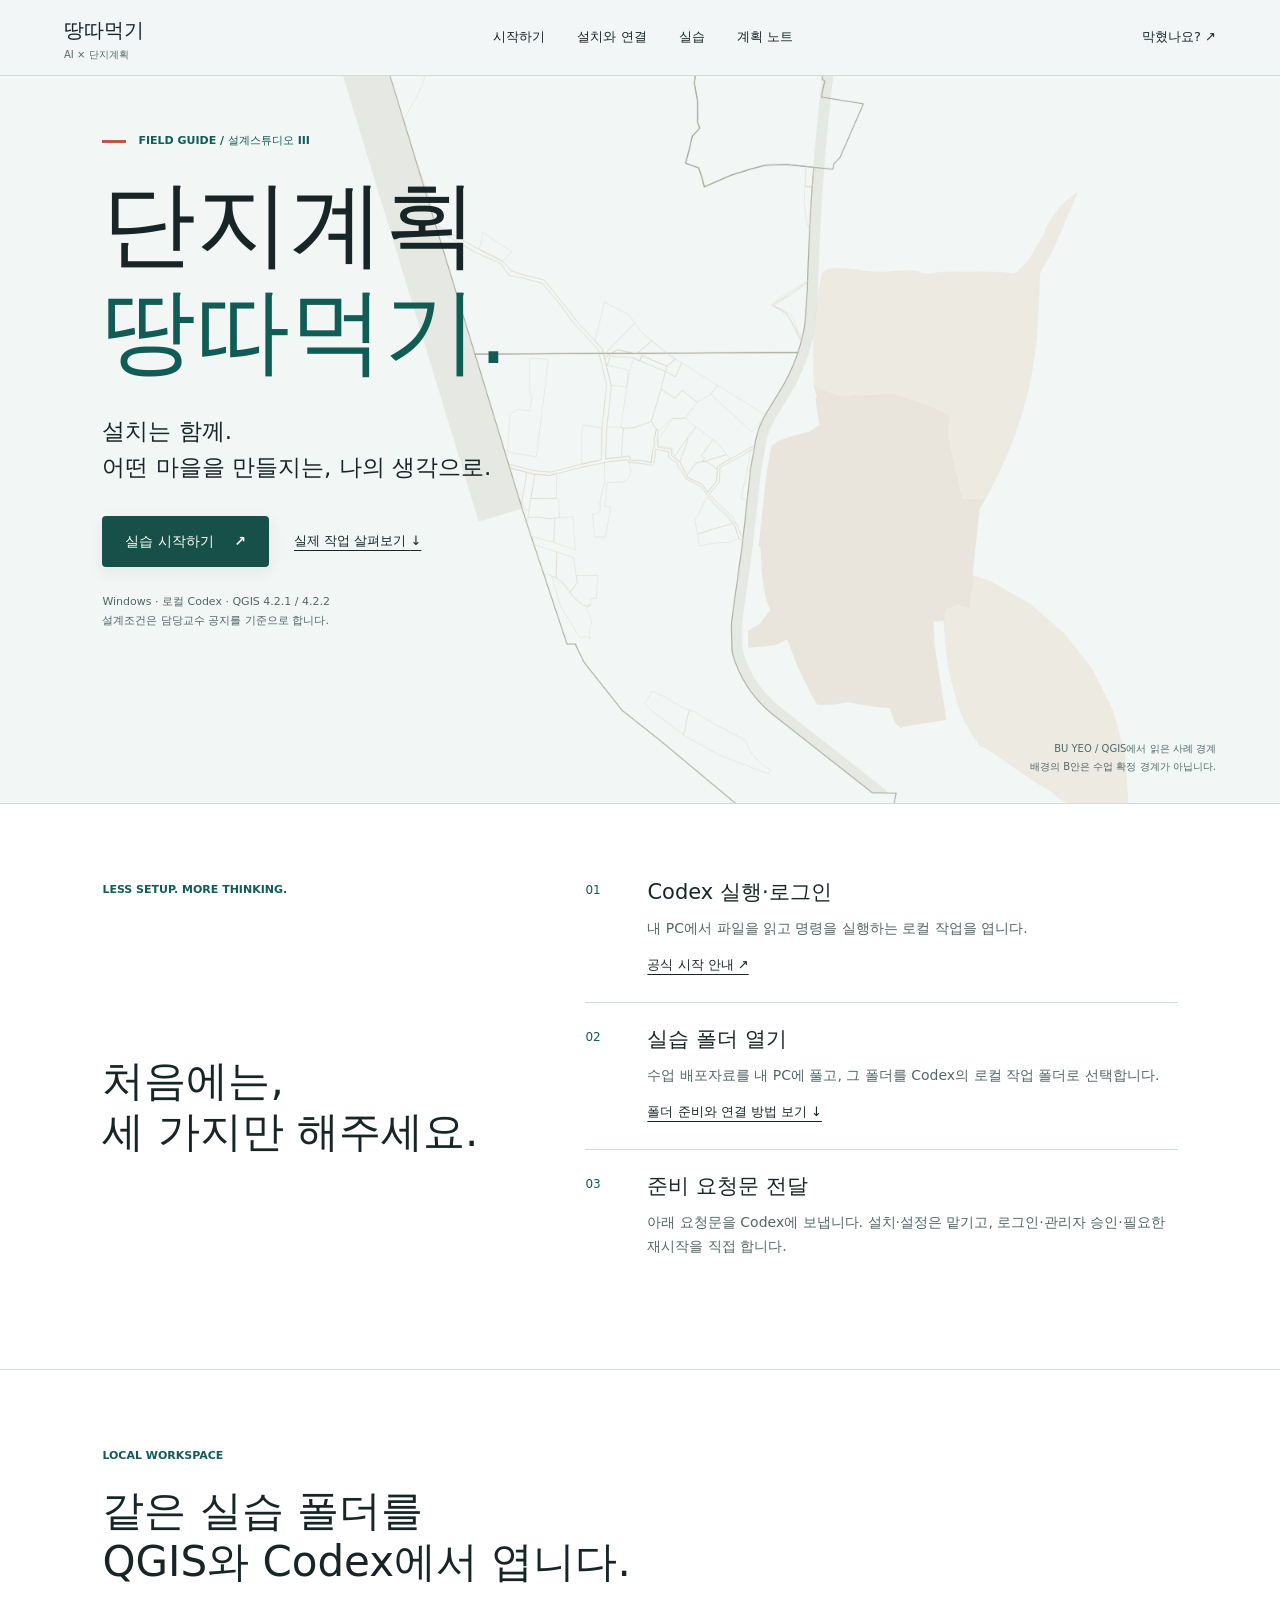
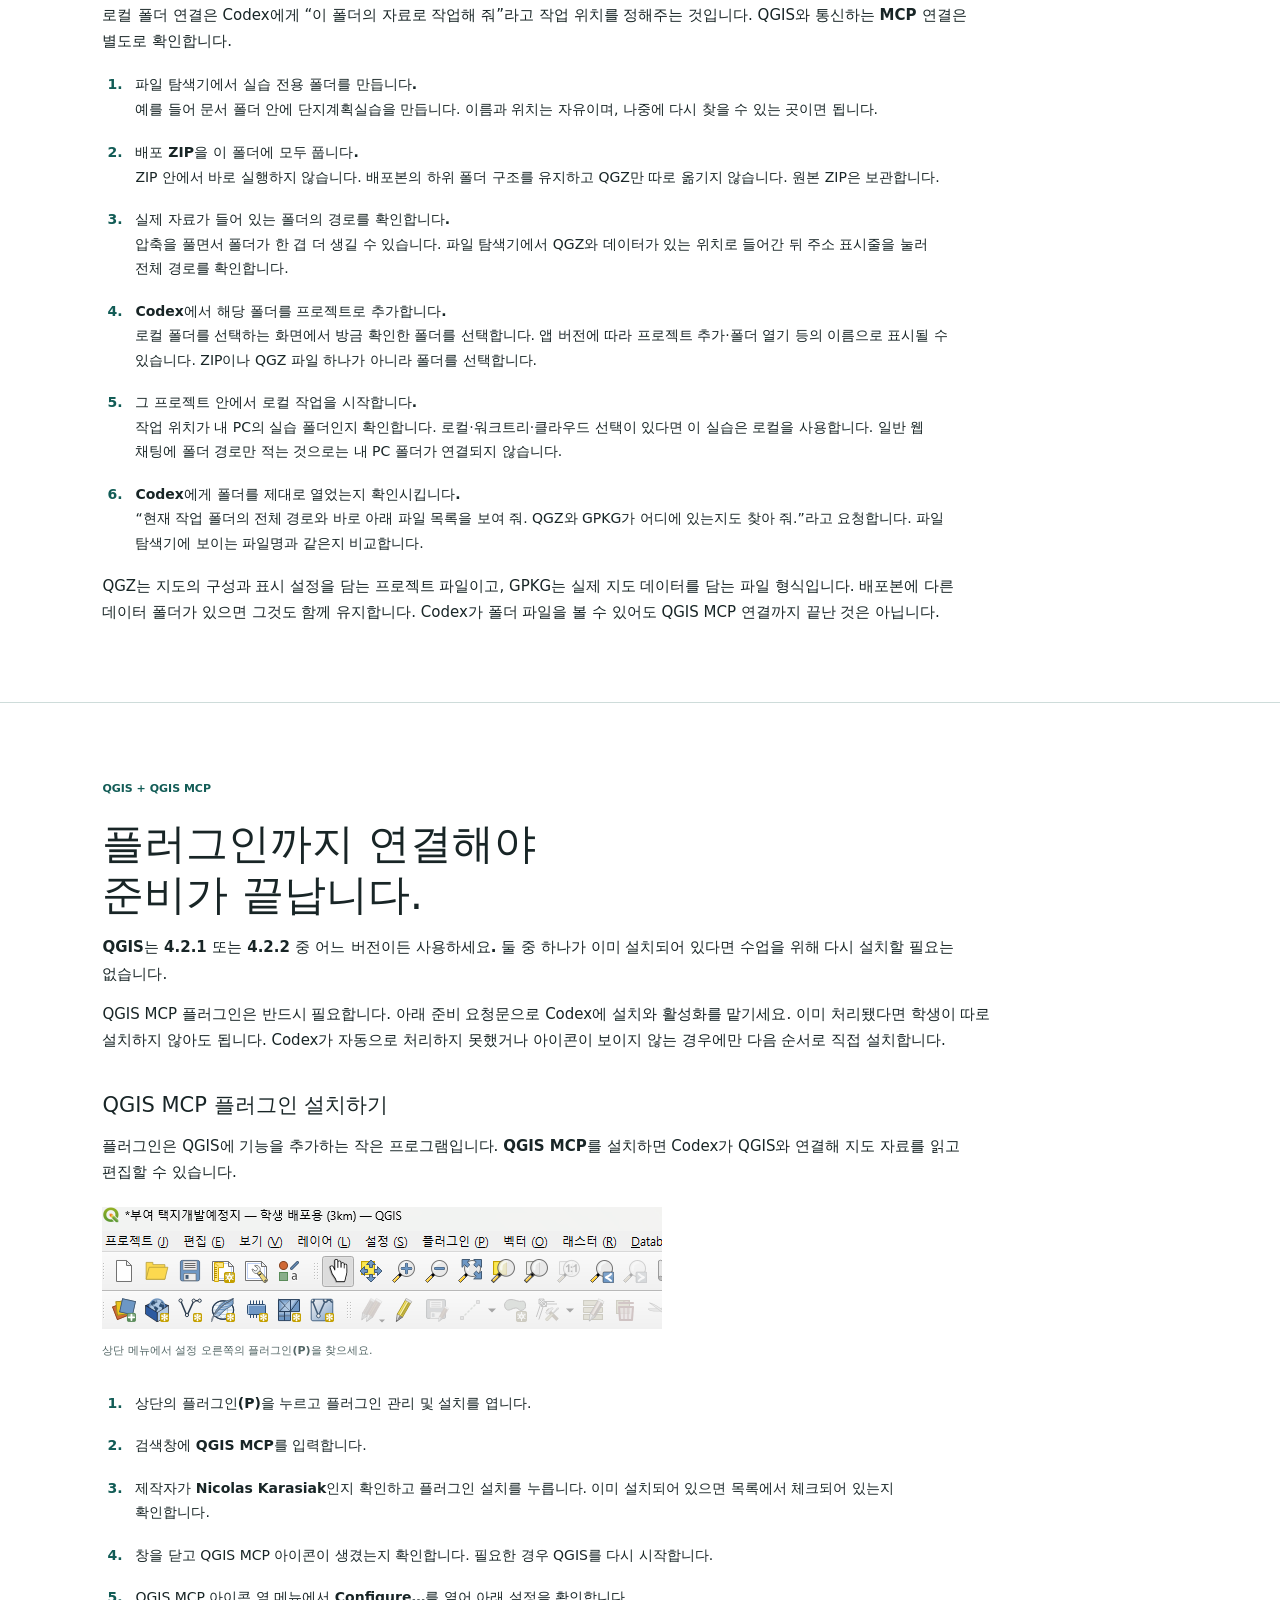
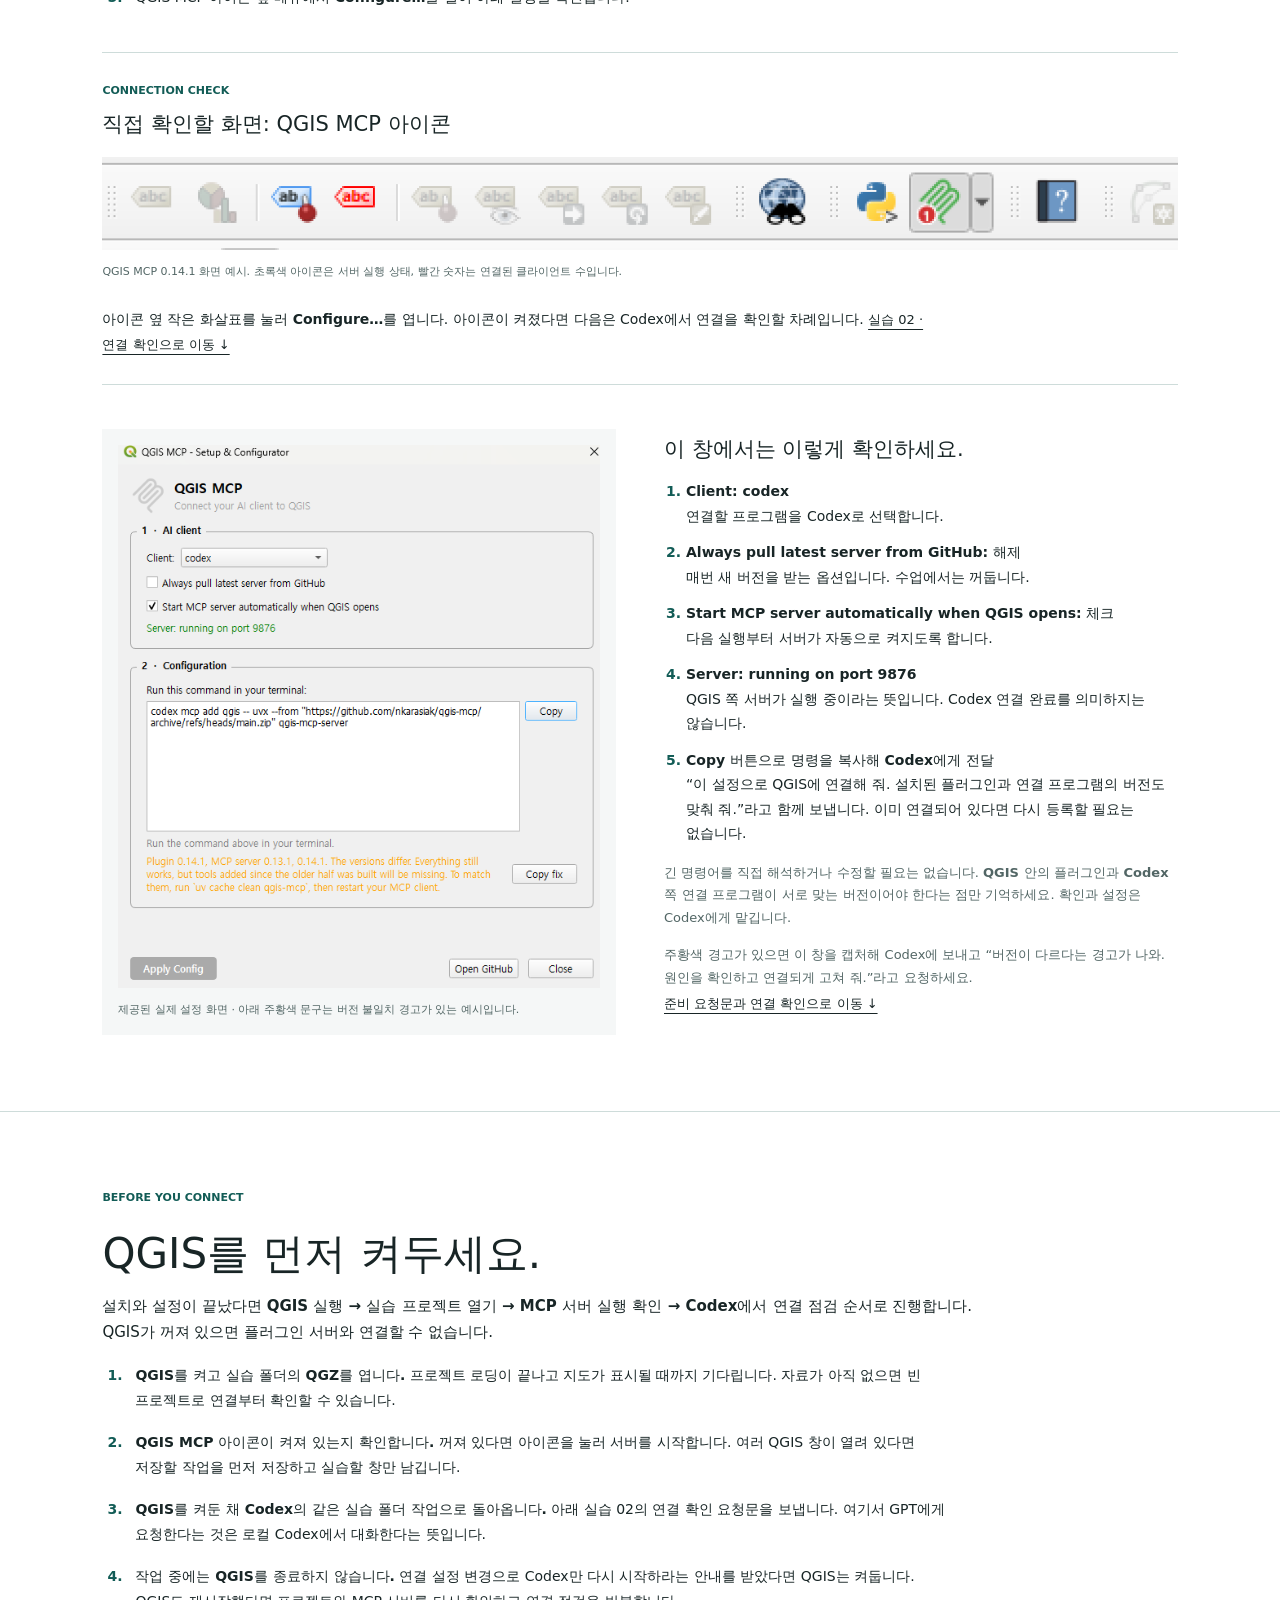
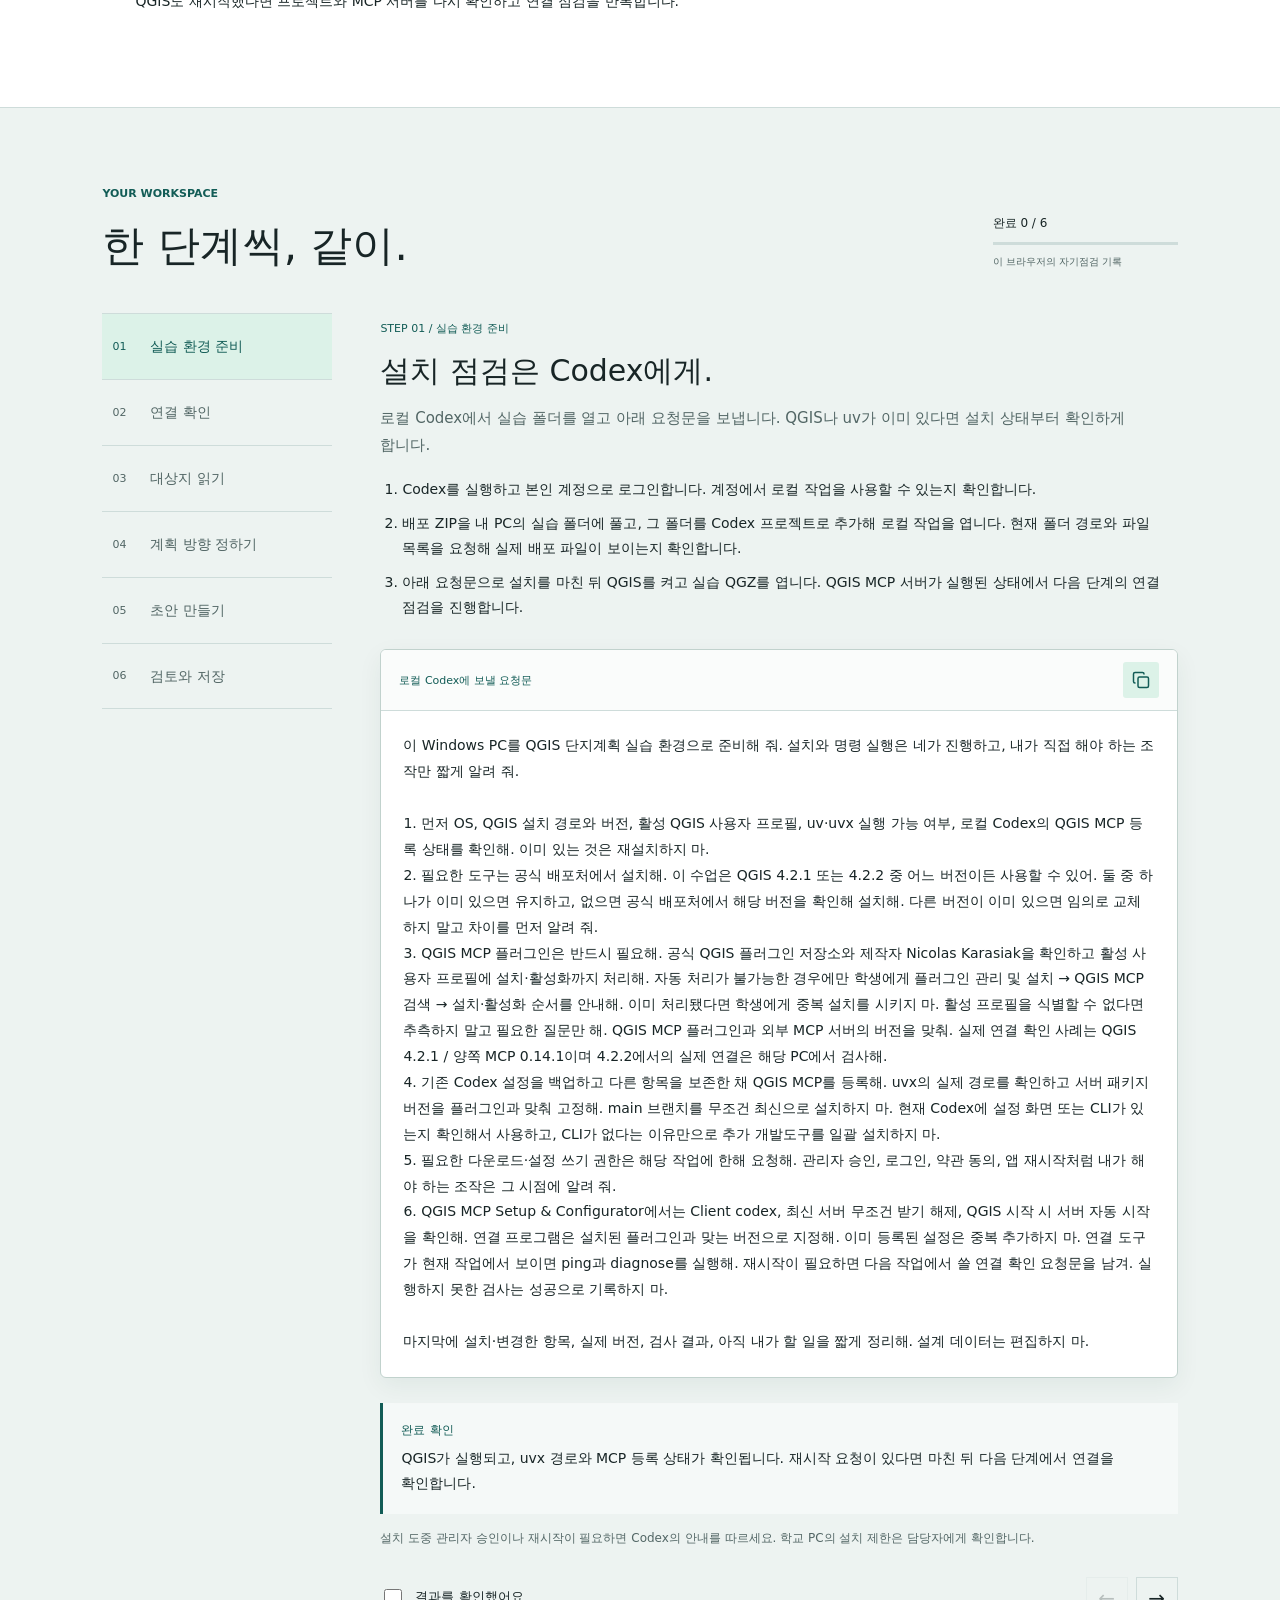
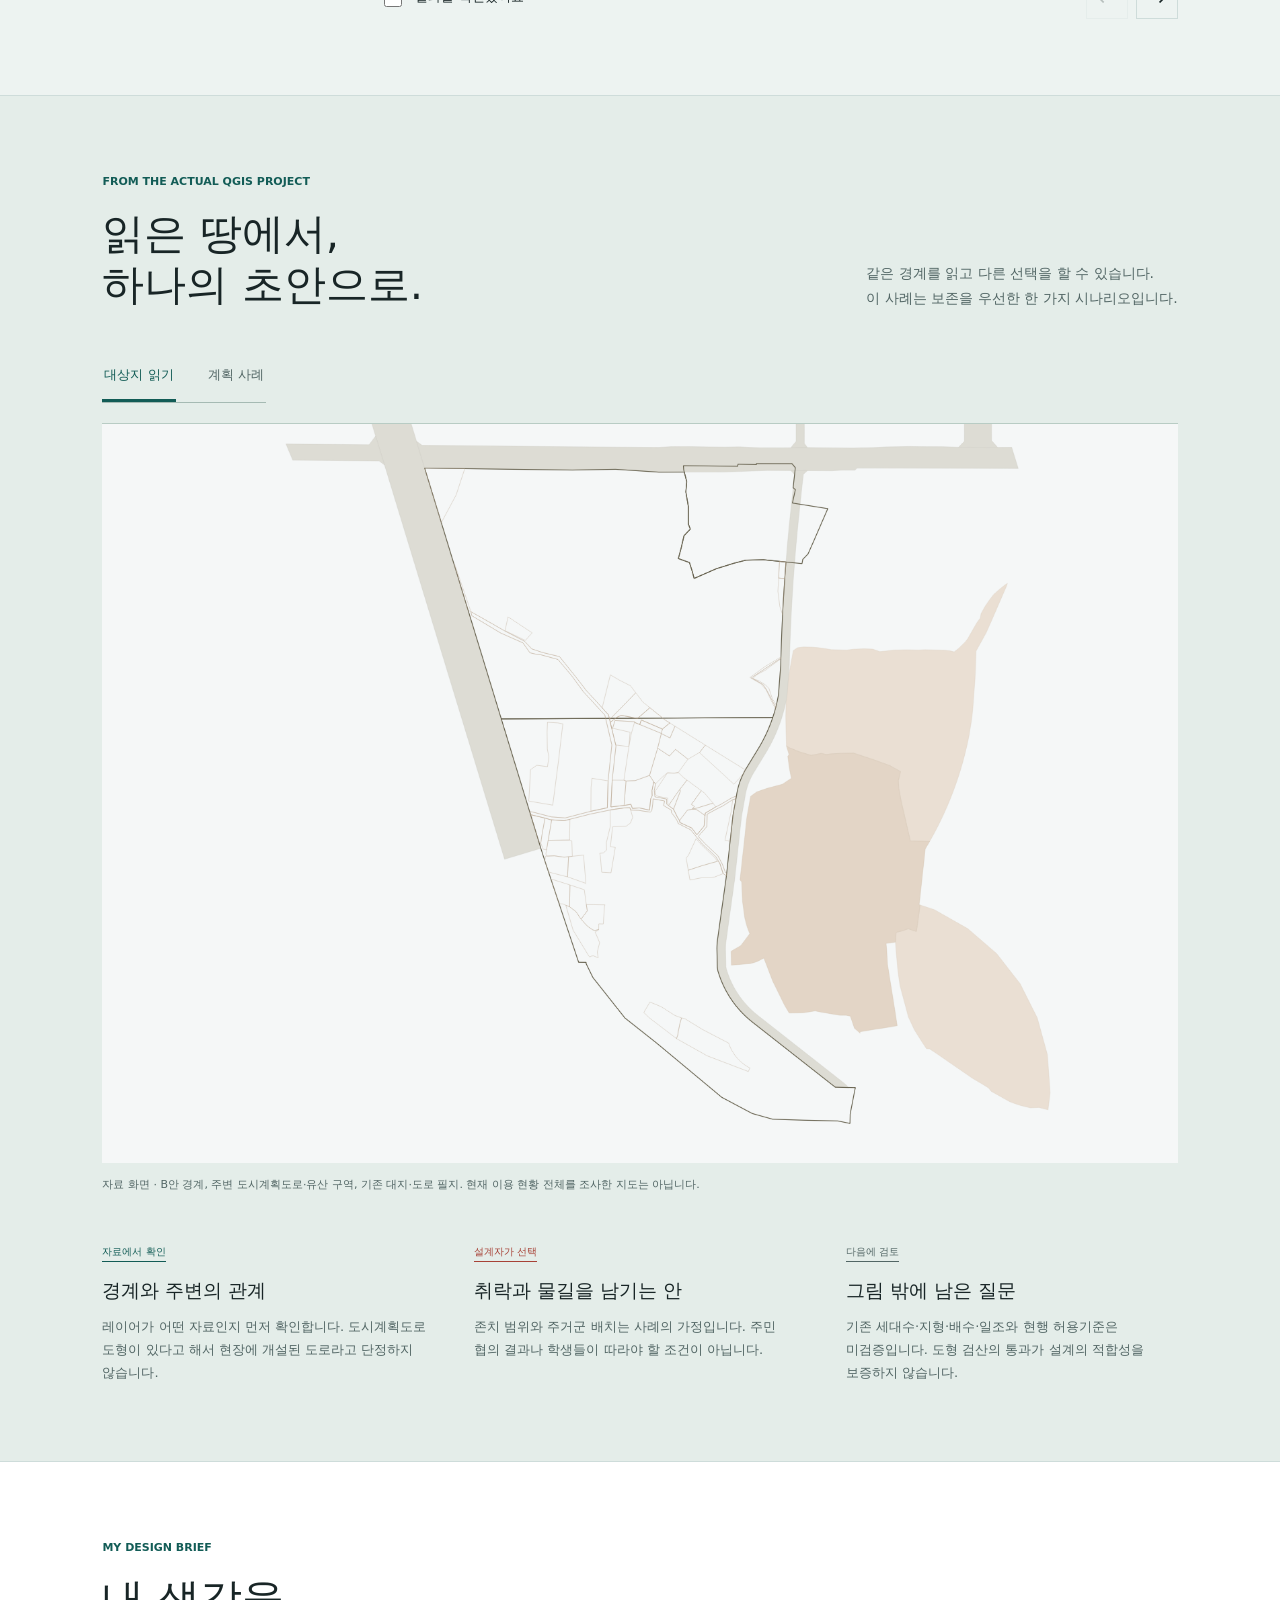
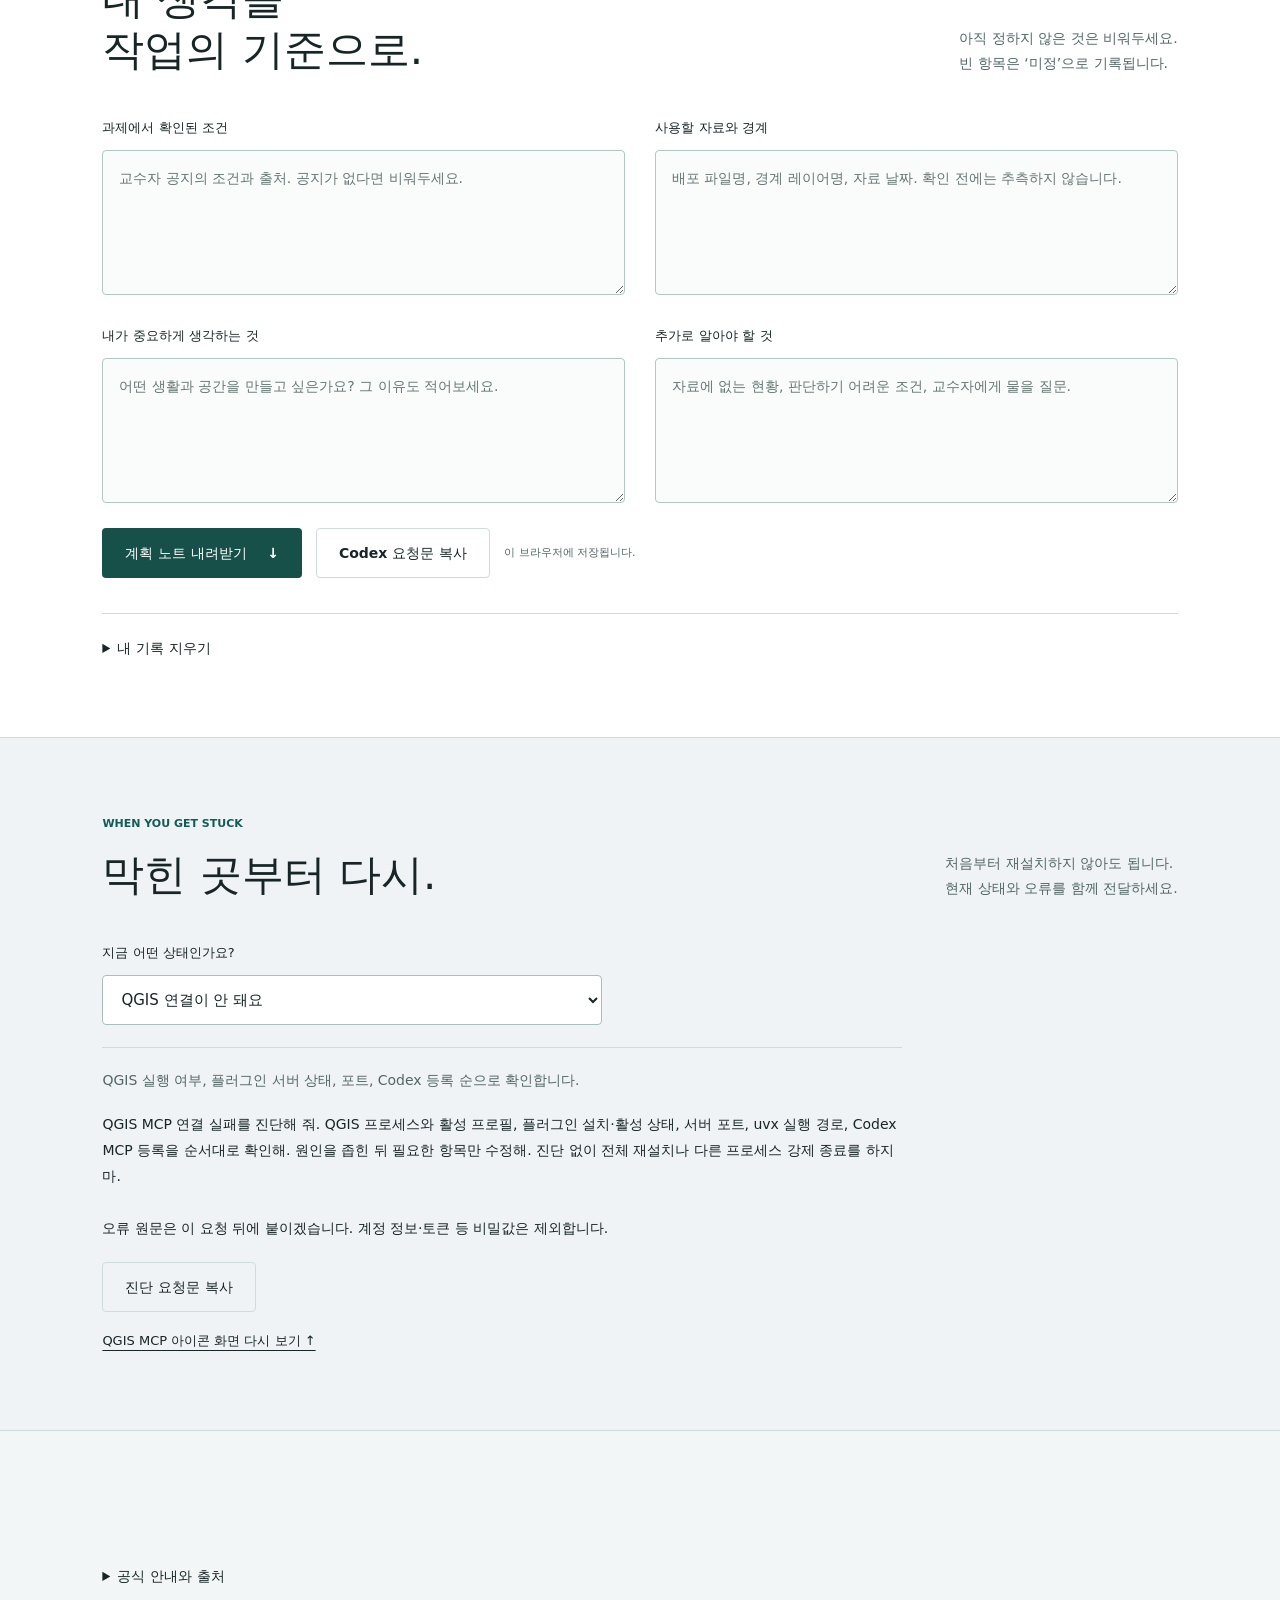
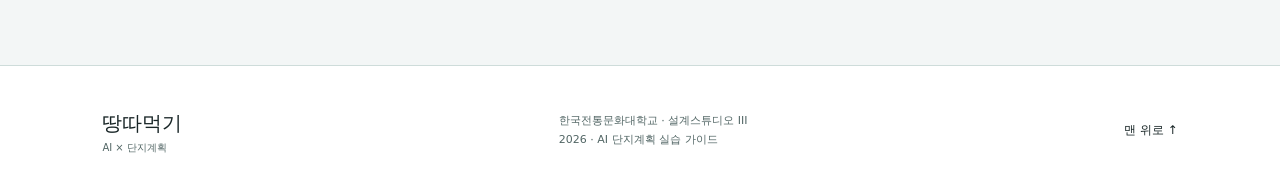
==== commit 691f23c7: "Clarify local folder setup and QGIS-first connection checks" ====
--- a/student/index.html
+++ b/student/index.html
@@ -32,9 +32,15 @@
     <h2>처음에는,<br>세 가지만 해주세요.</h2>
     <ol class="start-list">
       <li><span>01</span><div><h3>Codex 실행·로그인</h3><p>내 PC에서 파일을 읽고 명령을 실행하는 로컬 작업을 엽니다.</p><a class="text-link" href="https://developers.openai.com/codex/app/" target="_blank" rel="noopener">공식 시작 안내 ↗</a></div></li>
-      <li><span>02</span><div><h3>실습 폴더 열기</h3><p>수업 배포자료를 한 폴더에 풀고 Codex에서 그 폴더를 선택합니다. 자료가 아직 없어도 설치 점검은 가능합니다.</p></div></li>
+      <li><span>02</span><div><h3>실습 폴더 열기</h3><p>수업 배포자료를 내 PC에 풀고, 그 폴더를 Codex의 로컬 작업 폴더로 선택합니다.</p><a class="text-link" href="#local-folder">폴더 준비와 연결 방법 보기 ↓</a></div></li>
       <li><span>03</span><div><h3>준비 요청문 전달</h3><p>아래 요청문을 Codex에 보냅니다. 설치·설정은 맡기고, 로그인·관리자 승인·필요한 재시작을 직접 합니다.</p></div></li>
     </ol>
+  </section>
+  <section class="setup-guide band" id="local-folder">
+    <p class="eyebrow">LOCAL WORKSPACE</p><h2>같은 실습 폴더를<br>QGIS와 Codex에서 엽니다.</h2>
+    <p><strong>로컬 폴더 연결</strong>은 Codex에게 “이 폴더의 자료로 작업해 줘”라고 작업 위치를 정해주는 것입니다. QGIS와 통신하는 <strong>MCP 연결</strong>은 별도로 확인합니다.</p>
+    <ol><li><strong>파일 탐색기에서 실습 전용 폴더를 만듭니다.</strong><br>예를 들어 문서 폴더 안에 <code>단지계획실습</code>을 만듭니다. 이름과 위치는 자유이며, 나중에 다시 찾을 수 있는 곳이면 됩니다.</li><li><strong>배포 ZIP을 이 폴더에 모두 풉니다.</strong><br>ZIP 안에서 바로 실행하지 않습니다. 배포본의 하위 폴더 구조를 유지하고 QGZ만 따로 옮기지 않습니다. 원본 ZIP은 보관합니다.</li><li><strong>실제 자료가 들어 있는 폴더의 경로를 확인합니다.</strong><br>압축을 풀면서 폴더가 한 겹 더 생길 수 있습니다. 파일 탐색기에서 QGZ와 데이터가 있는 위치로 들어간 뒤 주소 표시줄을 눌러 전체 경로를 확인합니다.</li><li><strong>Codex에서 해당 폴더를 프로젝트로 추가합니다.</strong><br>로컬 폴더를 선택하는 화면에서 방금 확인한 폴더를 선택합니다. 앱 버전에 따라 프로젝트 추가·폴더 열기 등의 이름으로 표시될 수 있습니다. ZIP이나 QGZ 파일 하나가 아니라 <strong>폴더</strong>를 선택합니다.</li><li><strong>그 프로젝트 안에서 로컬 작업을 시작합니다.</strong><br>작업 위치가 내 PC의 실습 폴더인지 확인합니다. 로컬·워크트리·클라우드 선택이 있다면 이 실습은 <strong>로컬</strong>을 사용합니다. 일반 웹 채팅에 폴더 경로만 적는 것으로는 내 PC 폴더가 연결되지 않습니다.</li><li><strong>Codex에게 폴더를 제대로 열었는지 확인시킵니다.</strong><br>“현재 작업 폴더의 전체 경로와 바로 아래 파일 목록을 보여 줘. QGZ와 GPKG가 어디에 있는지도 찾아 줘.”라고 요청합니다. 파일 탐색기에 보이는 파일명과 같은지 비교합니다.</li></ol>
+    <p>QGZ는 지도의 구성과 표시 설정을 담는 프로젝트 파일이고, GPKG는 실제 지도 데이터를 담는 파일 형식입니다. 배포본에 다른 데이터 폴더가 있으면 그것도 함께 유지합니다. Codex가 폴더 파일을 볼 수 있어도 QGIS MCP 연결까지 끝난 것은 아닙니다.</p>
   </section>
   <section class="setup-guide band" id="qgis-setup">
     <p class="eyebrow">QGIS + QGIS MCP</p>
@@ -50,6 +56,11 @@
       <figure><img src="assets/codex-configurator.png" width="592" height="667" loading="lazy" alt="QGIS MCP Setup & Configurator. Client codex, 자동 서버 시작 체크, 포트 9876 실행 중. 아래에는 0.13.1과 0.14.1 혼재 경고가 표시됨"><figcaption>제공된 실제 설정 화면 · 아래 주황색 문구는 버전 불일치 경고가 있는 예시입니다.</figcaption></figure>
       <div><h3>이 창에서는 이렇게 확인하세요.</h3><ol><li><strong>Client: codex</strong><br>연결할 프로그램을 Codex로 선택합니다.</li><li><strong>Always pull latest server from GitHub: 해제</strong><br>매번 새 버전을 받는 옵션입니다. 수업에서는 꺼둡니다.</li><li><strong>Start MCP server automatically when QGIS opens: 체크</strong><br>다음 실행부터 서버가 자동으로 켜지도록 합니다.</li><li><strong>Server: running on port 9876</strong><br>QGIS 쪽 서버가 실행 중이라는 뜻입니다. Codex 연결 완료를 의미하지는 않습니다.</li><li><strong>Copy 버튼으로 명령을 복사해 Codex에게 전달</strong><br>“이 설정으로 QGIS에 연결해 줘. 설치된 플러그인과 연결 프로그램의 버전도 맞춰 줘.”라고 함께 보냅니다. 이미 연결되어 있다면 다시 등록할 필요는 없습니다.</li></ol><p>긴 명령어를 직접 해석하거나 수정할 필요는 없습니다. <strong>QGIS 안의 플러그인과 Codex 쪽 연결 프로그램이 서로 맞는 버전이어야 한다</strong>는 점만 기억하세요. 확인과 설정은 Codex에게 맡깁니다.</p><p><strong>주황색 경고가 있으면</strong> 이 창을 캡처해 Codex에 보내고 “버전이 다르다는 경고가 나와. 원인을 확인하고 연결되게 고쳐 줘.”라고 요청하세요.</p><a class="text-link" href="#studio">준비 요청문과 연결 확인으로 이동 ↓</a></div>
     </div>
+  </section>
+  <section class="setup-guide band" id="before-connect">
+    <p class="eyebrow">BEFORE YOU CONNECT</p><h2>QGIS를 먼저 켜두세요.</h2>
+    <p>설치와 설정이 끝났다면 <strong>QGIS 실행 → 실습 프로젝트 열기 → MCP 서버 실행 확인 → Codex에서 연결 점검</strong> 순서로 진행합니다. QGIS가 꺼져 있으면 플러그인 서버와 연결할 수 없습니다.</p>
+    <ol><li><strong>QGIS를 켜고 실습 폴더의 QGZ를 엽니다.</strong> 프로젝트 로딩이 끝나고 지도가 표시될 때까지 기다립니다. 자료가 아직 없으면 빈 프로젝트로 연결부터 확인할 수 있습니다.</li><li><strong>QGIS MCP 아이콘이 켜져 있는지 확인합니다.</strong> 꺼져 있다면 아이콘을 눌러 서버를 시작합니다. 여러 QGIS 창이 열려 있다면 저장할 작업을 먼저 저장하고 실습할 창만 남깁니다.</li><li><strong>QGIS를 켜둔 채 Codex의 같은 실습 폴더 작업으로 돌아옵니다.</strong> 아래 실습 02의 연결 확인 요청문을 보냅니다. 여기서 GPT에게 요청한다는 것은 로컬 Codex에서 대화한다는 뜻입니다.</li><li><strong>작업 중에는 QGIS를 종료하지 않습니다.</strong> 연결 설정 변경으로 Codex만 다시 시작하라는 안내를 받았다면 QGIS는 켜둡니다. QGIS도 재시작했다면 프로젝트와 MCP 서버를 다시 확인하고 연결 점검을 반복합니다.</li></ol>
   </section>
   <section class="studio band" id="studio">
     <div class="section-heading"><div><p class="eyebrow">YOUR WORKSPACE</p><h2>한 단계씩, 같이.</h2></div><div class="progress-wrap"><span id="progress-label">완료 0 / 6</span><progress id="progress" max="6" value="0" aria-label="실습 진행도"></progress><small>이 브라우저의 자기점검 기록</small></div></div>
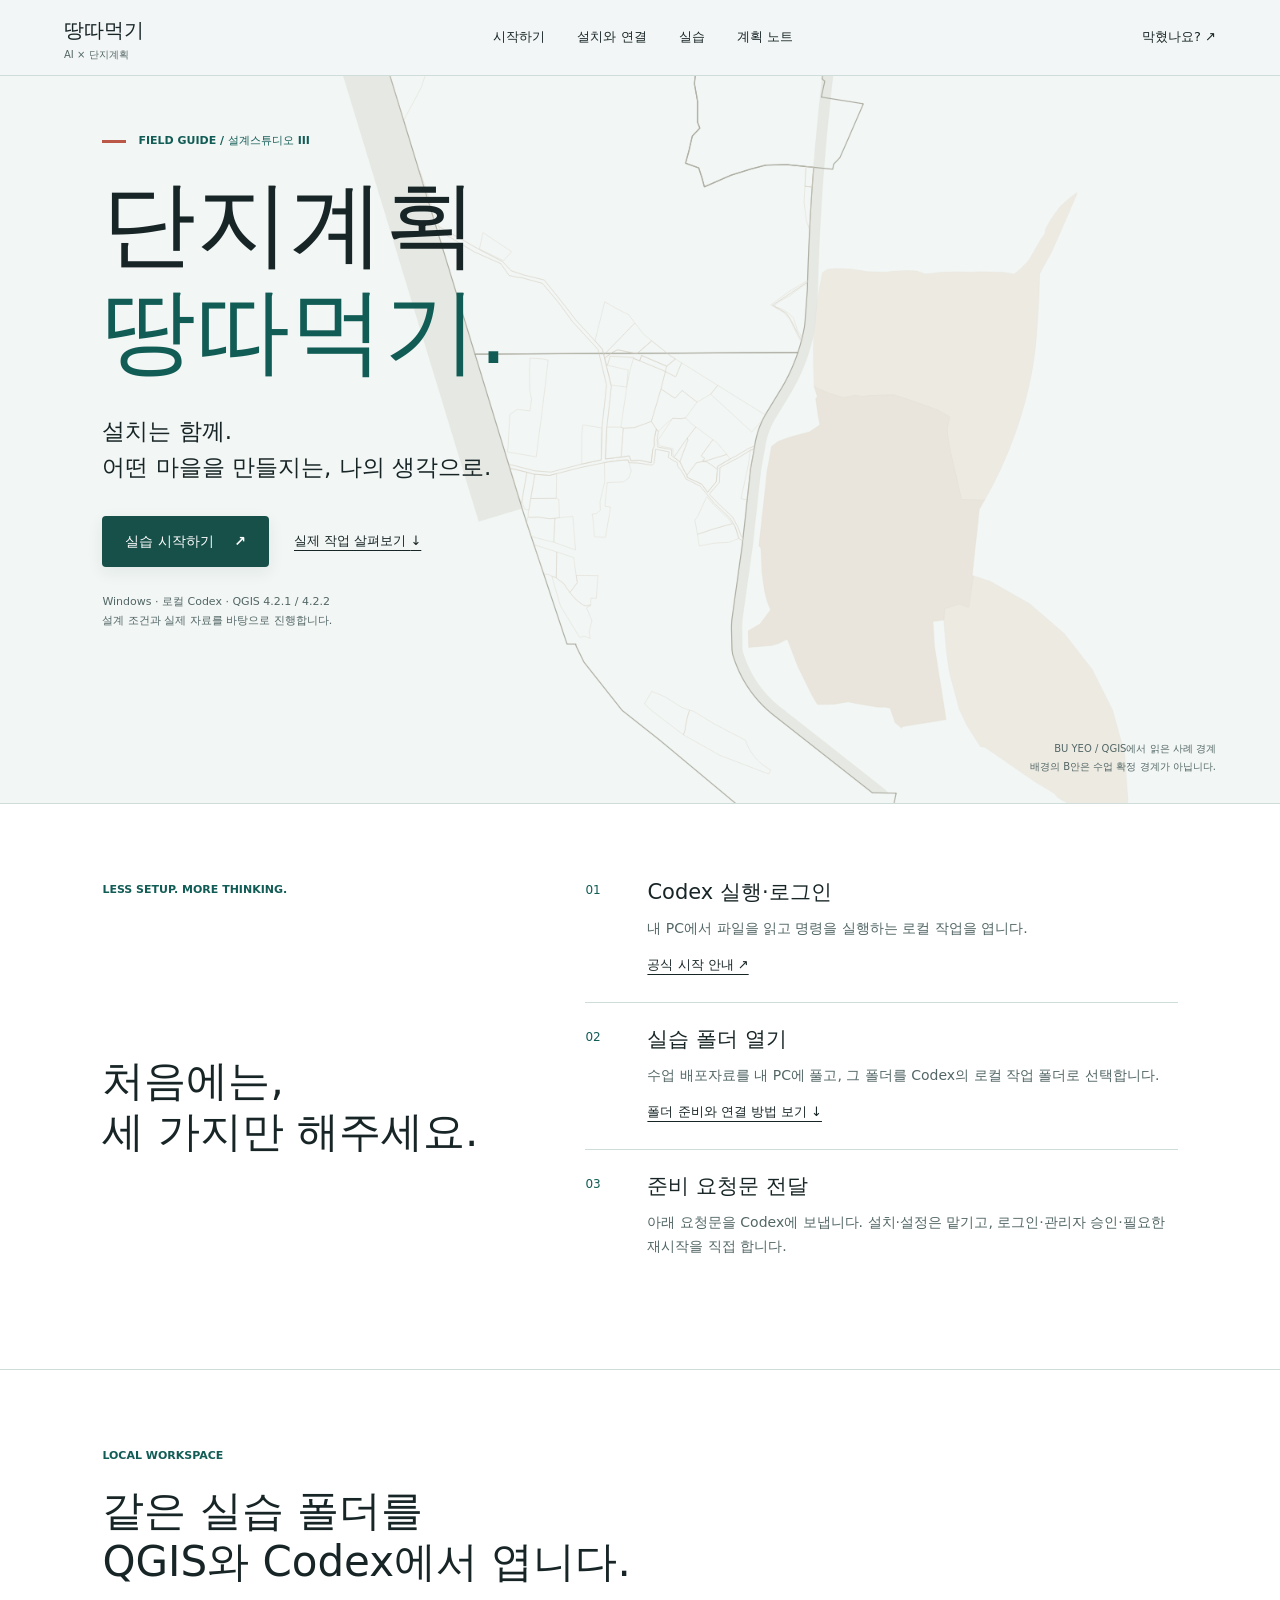
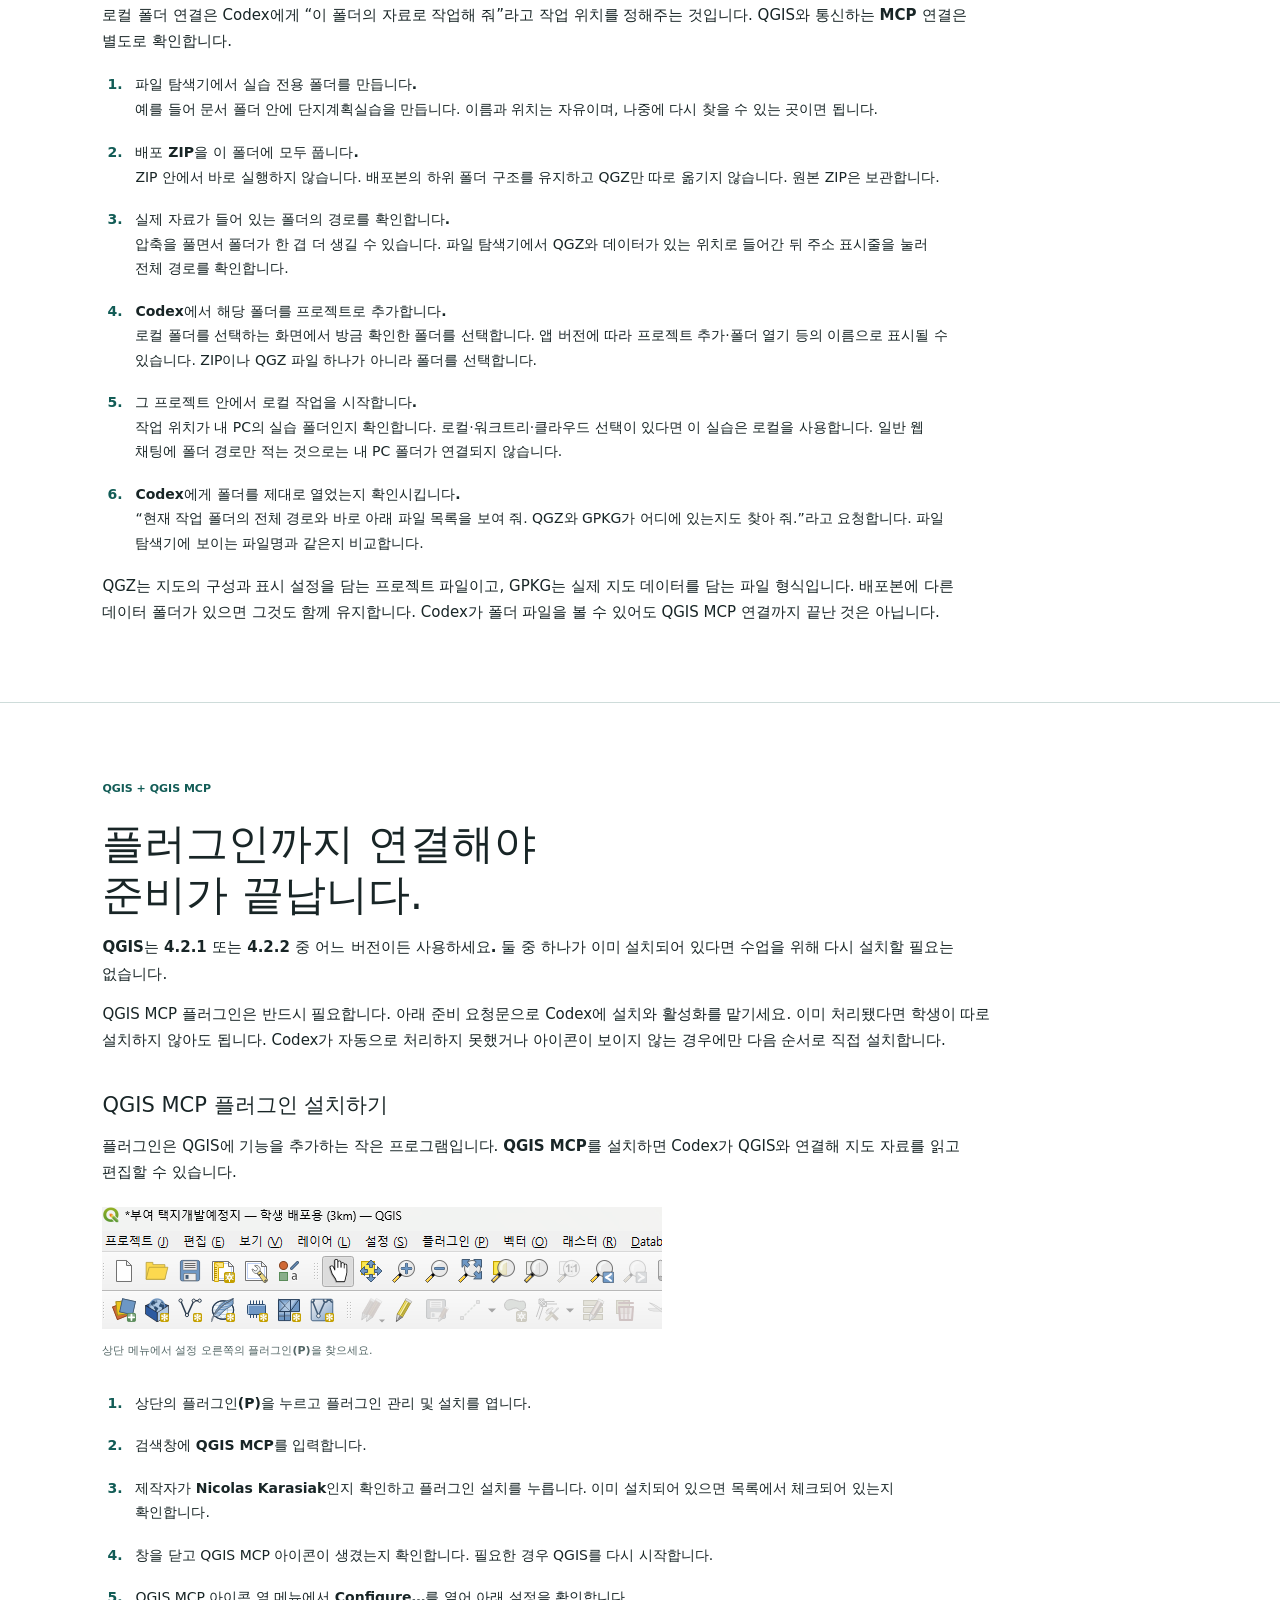
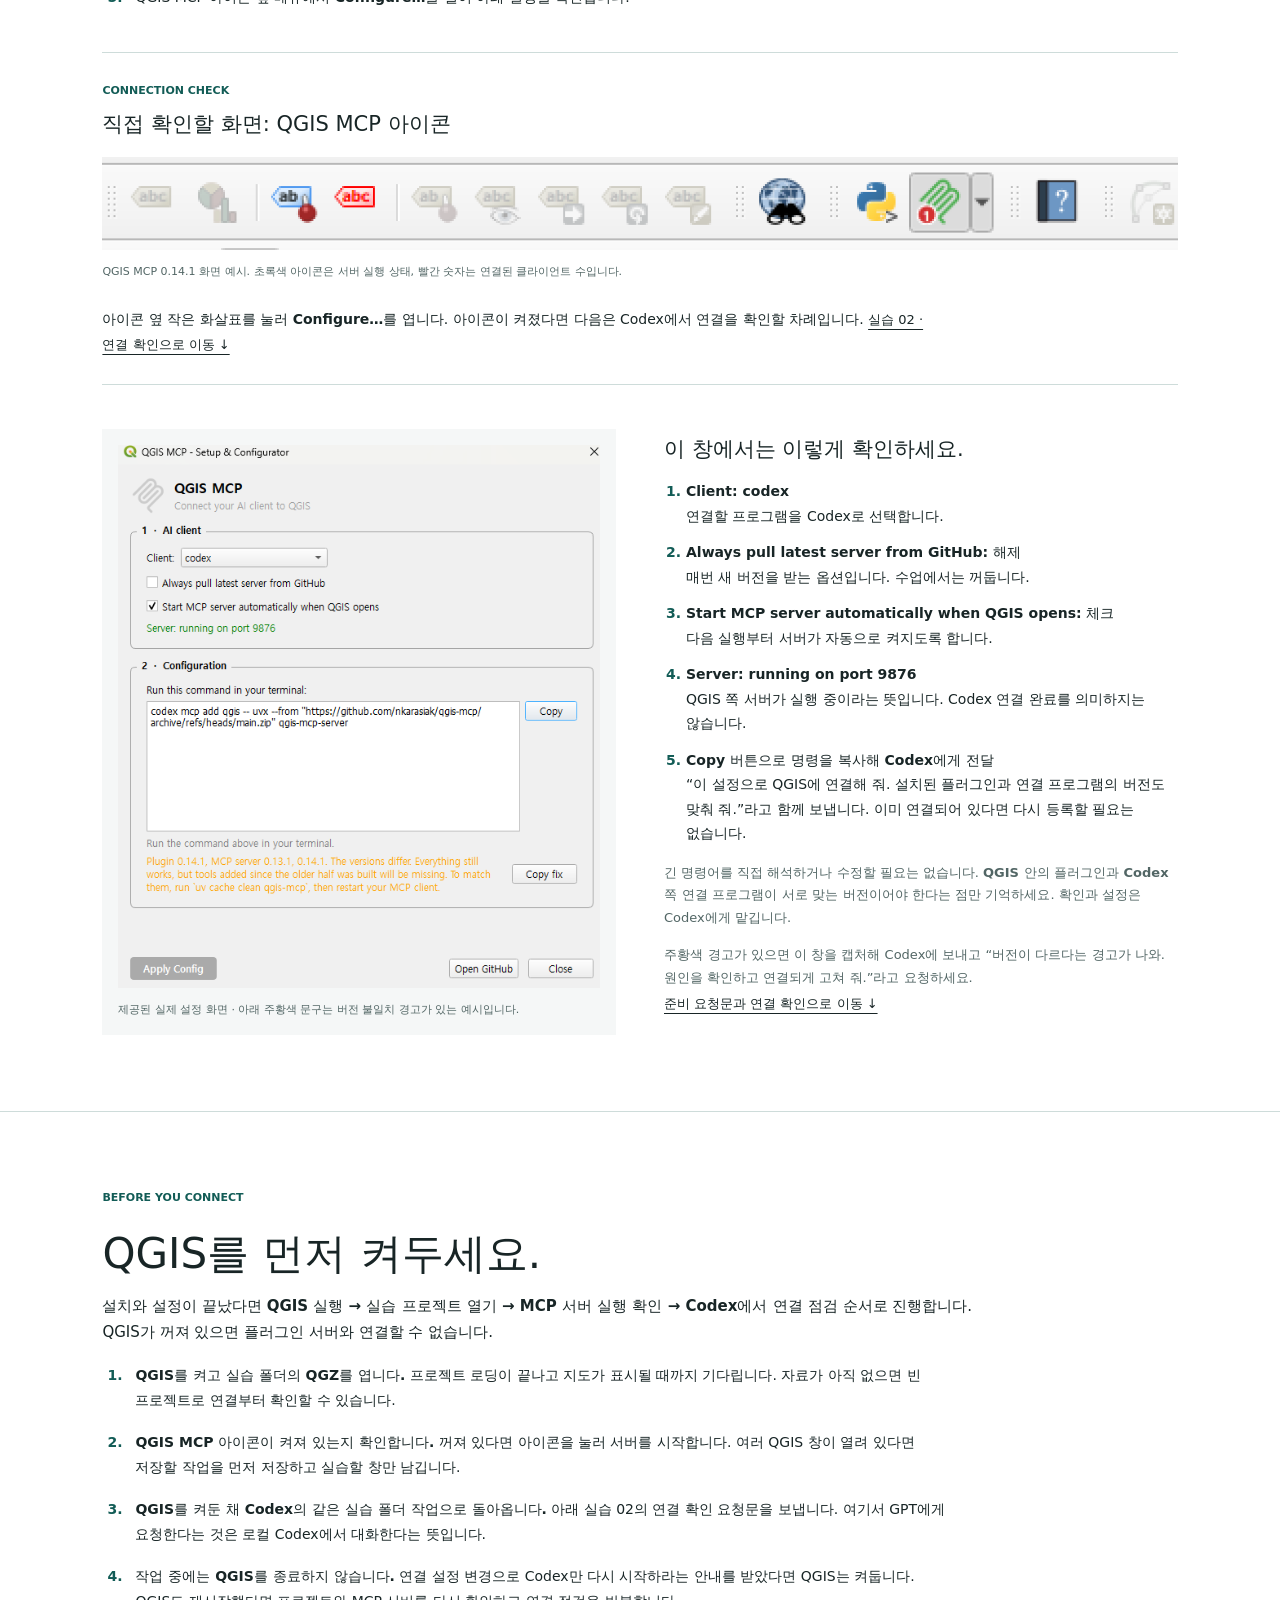
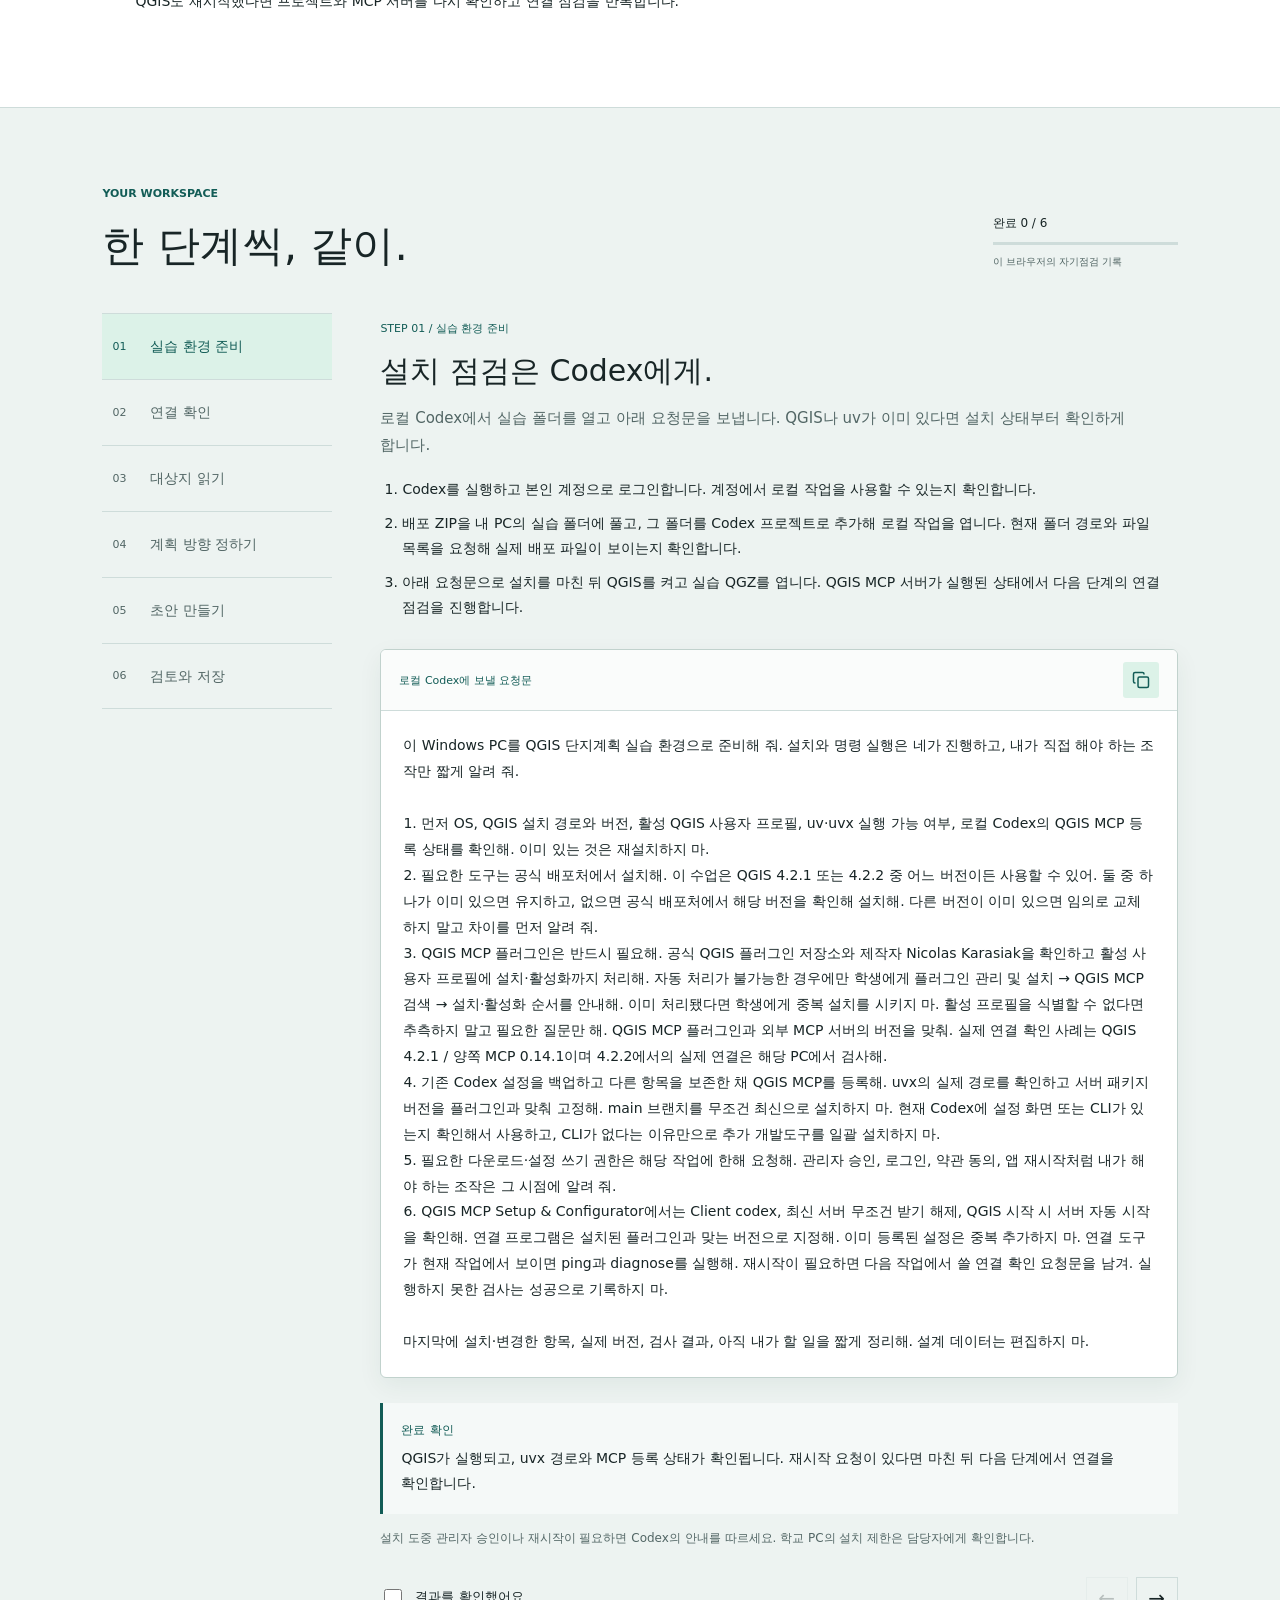
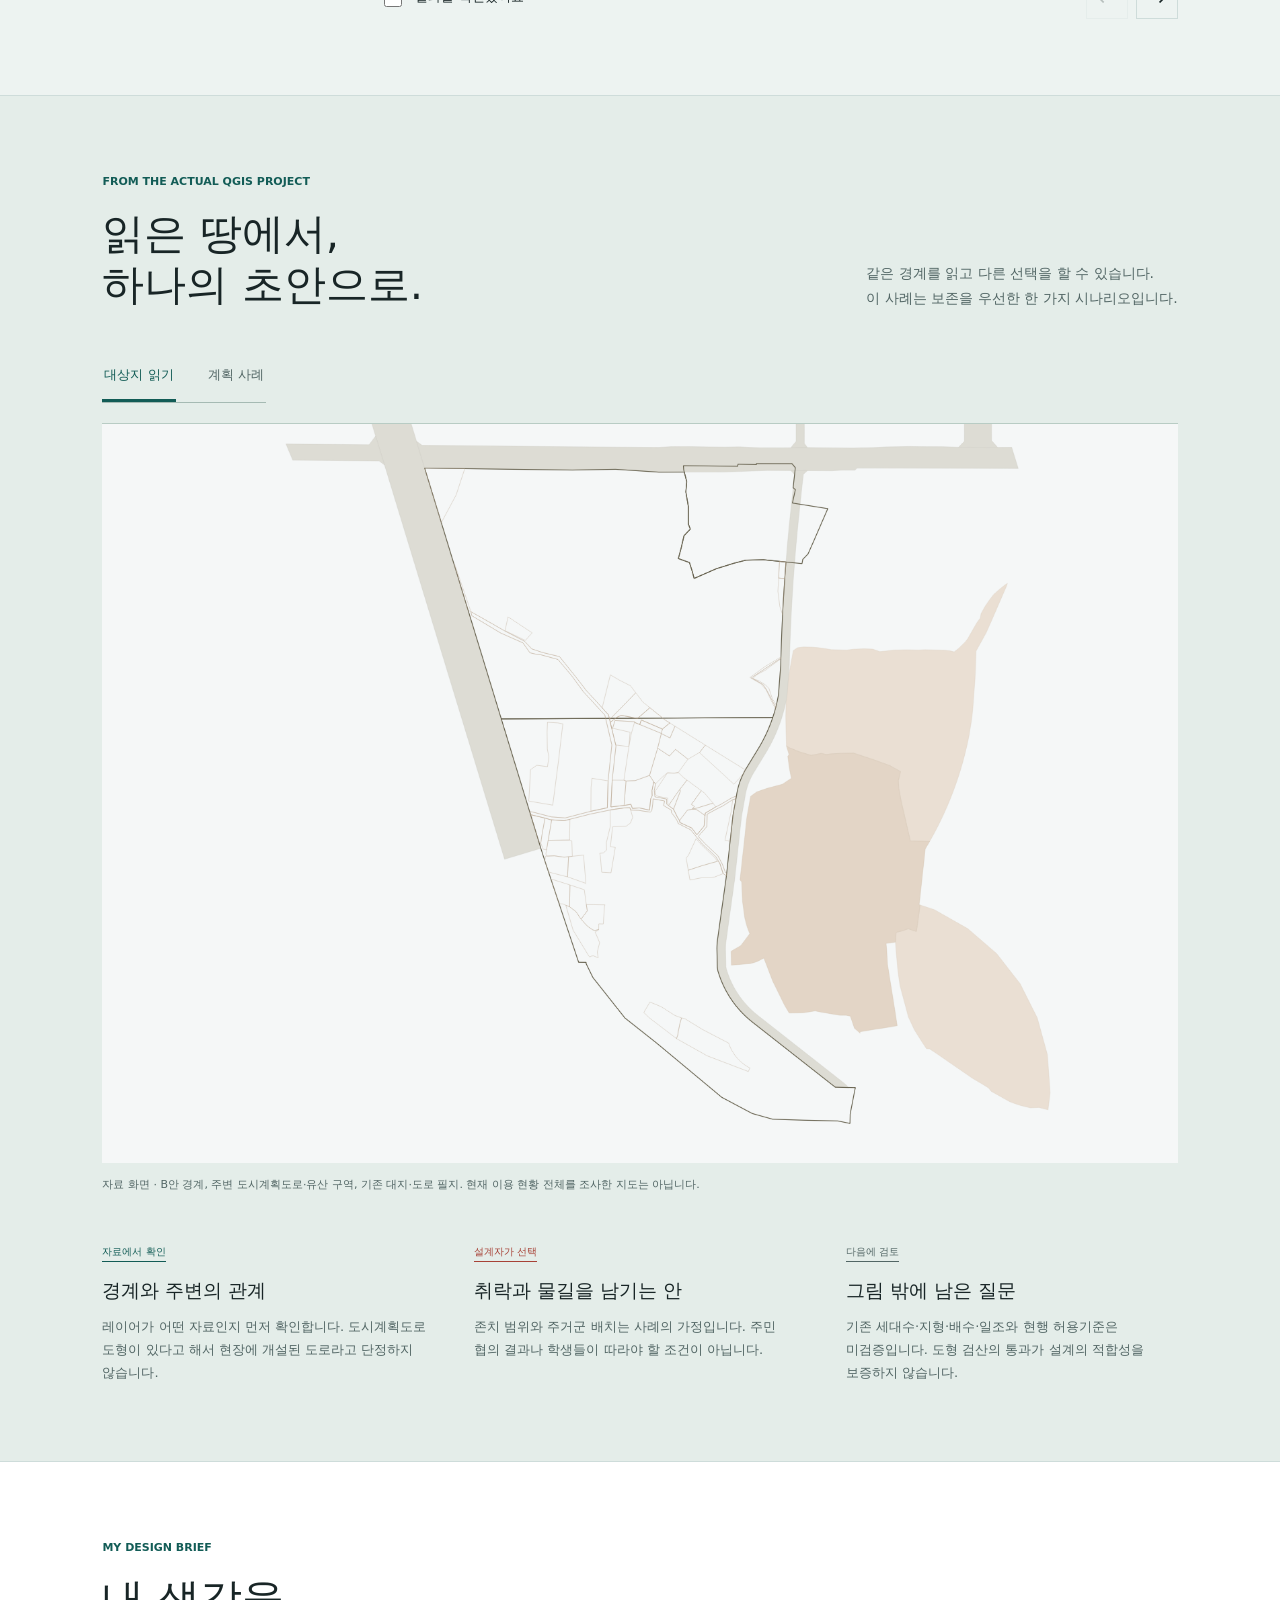
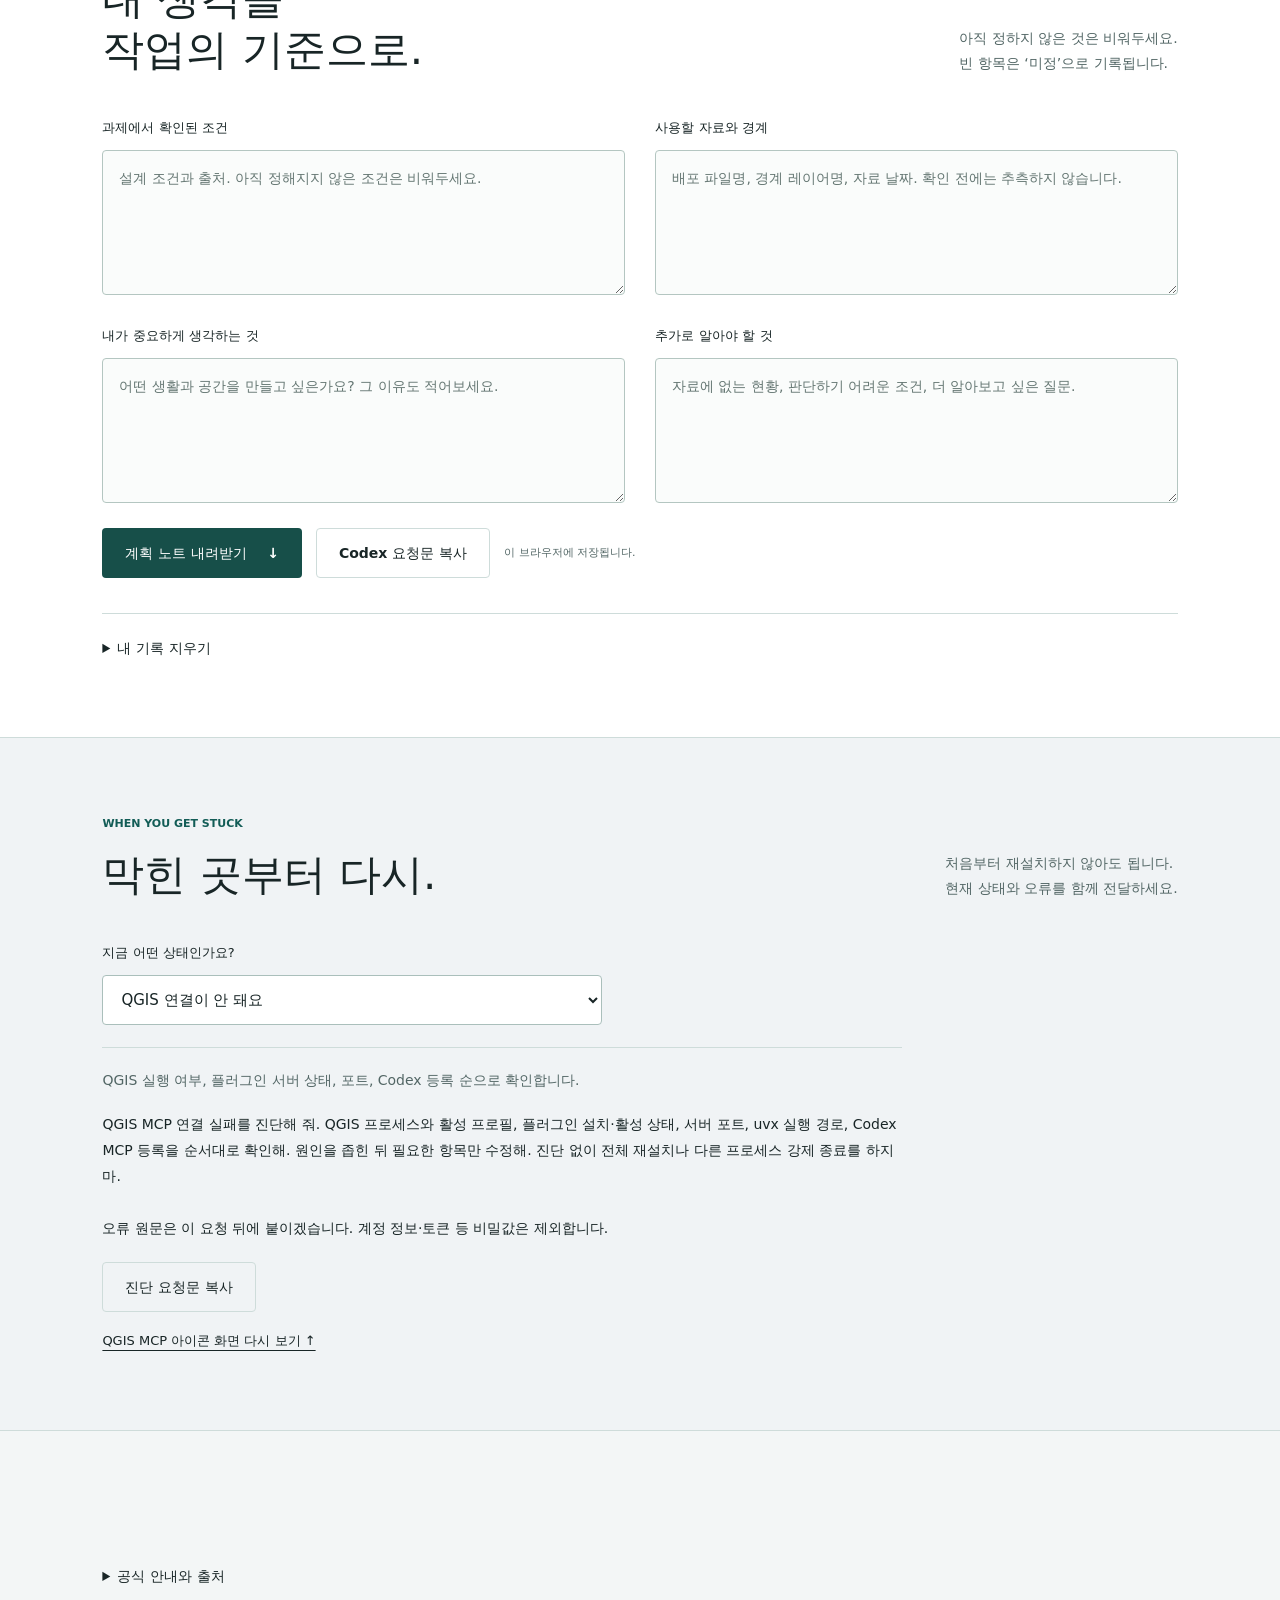
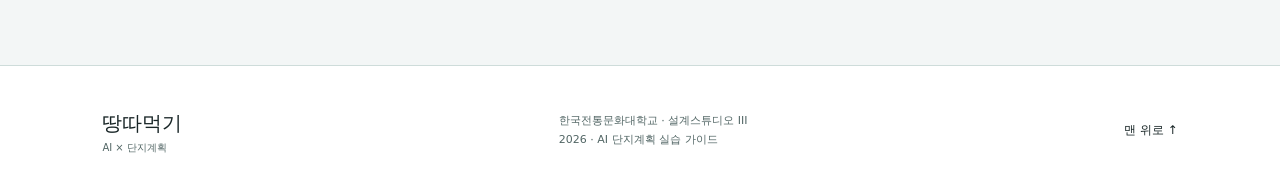
==== commit e38b2471: "Simplify lesson wording and start plans with a lightweight grid" ====
--- a/student/index.html
+++ b/student/index.html
@@ -5,8 +5,8 @@
   <meta name="viewport" content="width=device-width,initial-scale=1">
   <meta name="description" content="설치는 Codex와 함께, 설계 판단은 나의 근거로. QGIS와 AI를 이용하는 단지계획 실습 가이드.">
   <title>단지계획 땅따먹기 · AI 실습실</title>
-  <link rel="stylesheet" href="style.css">
-  <script defer src="app.js"></script>
+  <link rel="stylesheet" href="style.css?v=20260919-3">
+  <script defer src="app.js?v=20260919-3"></script>
 </head>
 <body>
 <a class="skip" href="#studio">실습으로 이동</a>
@@ -23,7 +23,7 @@
       <h1>단지계획<br><span>땅따먹기.</span></h1>
       <p class="hero-copy">설치는 함께.<br>어떤 마을을 만들지는, 나의 생각으로.</p>
       <div class="hero-actions"><a class="button primary" href="#studio">실습 시작하기 <span aria-hidden="true">↗</span></a><a class="text-link" href="#case">실제 작업 살펴보기 <span aria-hidden="true">↓</span></a></div>
-      <p class="hero-foot">Windows · 로컬 Codex · QGIS 4.2.1 / 4.2.2<br>설계조건은 담당교수 공지를 기준으로 합니다.</p>
+      <p class="hero-foot">Windows · 로컬 Codex · QGIS 4.2.1 / 4.2.2<br>설계 조건과 실제 자료를 바탕으로 진행합니다.</p>
     </div>
     <span class="map-credit">BU YEO / QGIS에서 읽은 사례 경계<br>배경의 B안은 수업 확정 경계가 아닙니다.</span>
   </section>
@@ -78,10 +78,10 @@
   <section class="notes band" id="notes">
     <div class="section-heading"><div><p class="eyebrow">MY DESIGN BRIEF</p><h2>내 생각을<br>작업의 기준으로.</h2></div><p class="aside-copy">아직 정하지 않은 것은 비워두세요.<br>빈 항목은 ‘미정’으로 기록됩니다.</p></div>
     <form id="brief-form"><div class="form-grid">
-      <label>과제에서 확인된 조건<textarea id="conditions" placeholder="교수자 공지의 조건과 출처. 공지가 없다면 비워두세요."></textarea></label>
+      <label>과제에서 확인된 조건<textarea id="conditions" placeholder="설계 조건과 출처. 아직 정해지지 않은 조건은 비워두세요."></textarea></label>
       <label>사용할 자료와 경계<textarea id="boundary" placeholder="배포 파일명, 경계 레이어명, 자료 날짜. 확인 전에는 추측하지 않습니다."></textarea></label>
       <label>내가 중요하게 생각하는 것<textarea id="intent" placeholder="어떤 생활과 공간을 만들고 싶은가요? 그 이유도 적어보세요."></textarea></label>
-      <label>추가로 알아야 할 것<textarea id="unknowns" placeholder="자료에 없는 현황, 판단하기 어려운 조건, 교수자에게 물을 질문."></textarea></label>
+      <label>추가로 알아야 할 것<textarea id="unknowns" placeholder="자료에 없는 현황, 판단하기 어려운 조건, 더 알아보고 싶은 질문."></textarea></label>
     </div><div class="form-actions"><button type="button" class="button primary" id="download-notes">계획 노트 내려받기 <span aria-hidden="true">↓</span></button><button type="button" class="button secondary" id="copy-brief">Codex 요청문 복사</button><span id="save-state" role="status">이 브라우저에 저장됩니다.</span></div></form>
     <details><summary>내 기록 지우기</summary><p>이 페이지에서 체크한 진행도와 계획 노트만 지웁니다.</p><button type="button" class="button secondary" id="reset">기록 초기화</button></details>
   </section>
